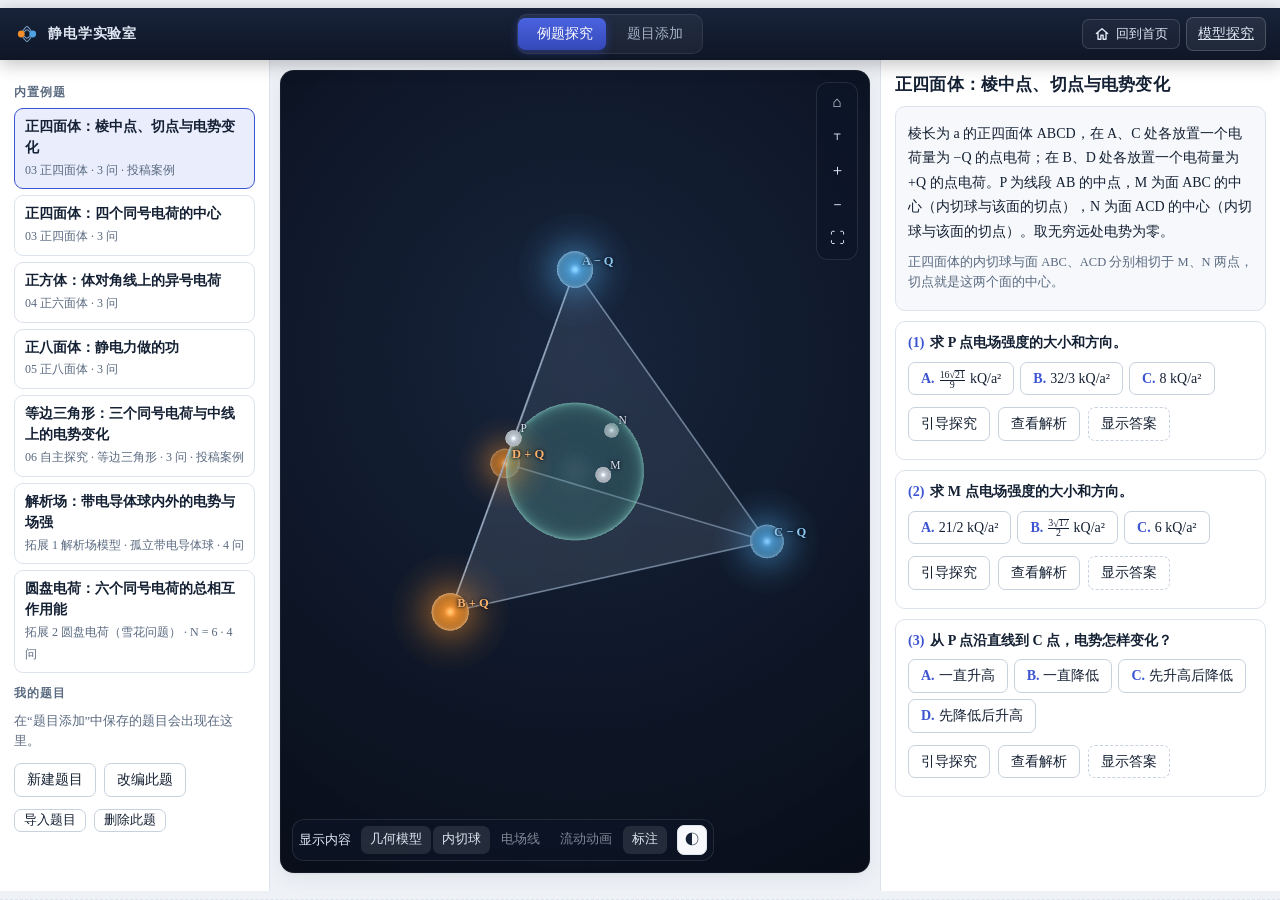
==== examples.html @ c8501010 "Fix graph and exploration layout interactions" ====
<!doctype html>
<html lang="zh-CN">
<head>
  <meta charset="utf-8">
  <meta name="viewport" content="width=device-width, initial-scale=1">
  <title>例题探究 · 静电学实验室</title>
  <link rel="stylesheet" href="css/base.css">
  <link rel="stylesheet" href="css/shell.css">
  <link rel="stylesheet" href="css/viewport.css">
  <link rel="stylesheet" href="css/panels.css">
  <link rel="stylesheet" href="css/teach.css">
  <link rel="stylesheet" href="css/theory.css">
  <link rel="stylesheet" href="css/examples.css">
  <link rel="stylesheet" href="css/motion.css">
  <link rel="stylesheet" href="css/rhythm.css">
  <link rel="stylesheet" href="css/fit.css">
</head>
<body class="lab ex" data-exmode="student">
  <header class="appbar">
    <a class="brand" href="index.html" title="返回首页">
      <svg viewBox="0 0 32 32" aria-hidden="true"><circle cx="9" cy="16" r="4.2" class="b-pos"/><circle cx="23" cy="16" r="4.2" class="b-neg"/><path d="M12.5 13.5C16 10 16 10 19.5 13.5M12.5 18.5C16 22 16 22 19.5 18.5M11 12C16 5 16 5 21 12M11 20C16 27 16 27 21 20" class="b-fl"/></svg>
      <span>静电学实验室</span>
    </a>
    <nav class="modes" role="tablist" aria-label="模式">
      <button type="button" role="tab" data-mode="student">例题探究</button>
      <button type="button" role="tab" data-mode="teacher">题目添加</button>
      <i class="mode-ink" aria-hidden="true"></i>
    </nav>
    <div class="filemenu">
      <a class="home-btn" href="index.html" title="回到首页" aria-label="回到首页"><svg viewBox="0 0 20 20" aria-hidden="true"><path d="M3 9.5 10 3.5l7 6M5 8v8.5h3.6v-5h2.8v5H15V8"/></svg><span>回到首页</span></a>
      <a class="present-btn" href="lab.html?m=1">模型探究</a>
    </div>
  </header>
  <div class="ex-work">
    <aside class="ex-left">
      <div class="ex-only-s">
        <div id="exList" class="ex-list"></div>
        <div class="btns"><button type="button" class="btn" id="btnNew">新建题目</button><button type="button" class="btn" id="btnEdit">改编此题</button></div>
        <div class="btns"><button type="button" class="btn mini" id="btnImport">导入题目</button><button type="button" class="btn mini" id="btnDel">删除此题</button></div>
        <input type="file" id="importFile" accept=".json,application/json" hidden>
      </div>
      <div class="ex-only-t"><ol id="tSteps" class="stepper"></ol><div id="tAssist" class="t-assist"></div></div>
    </aside>
    <main class="view">
      <div id="stage" class="stage">
        <canvas id="gl" aria-label="三维模型。拖动可旋转视角，滚动滚轮可缩放；右键电荷、探针或几何背景可调整外观和动画。" title="右键电荷、探针或几何背景以打开设置菜单"></canvas>
        <div class="grain" aria-hidden="true"></div>
        <div id="labels" class="labels" aria-hidden="true"></div>
        <div class="tools" role="toolbar" aria-label="视图工具">
          <button type="button" id="btnHome" title="恢复标准视角" aria-label="恢复标准视角">⌂</button>
          <button type="button" id="btnTop" title="切换到俯视" aria-label="切换到俯视">⊤</button>
          <button type="button" id="btnZin" title="放大画板" aria-label="放大画板">＋</button>
          <button type="button" id="btnZout" title="缩小画板" aria-label="缩小画板">－</button>
          <button type="button" id="btnFull" title="切换全屏" aria-label="切换全屏">⛶</button>
        </div>
        <div class="stagebar"><div class="sb-mid"><span>显示内容</span></div><div class="sb-layers" id="sbLayers"></div><button type="button" id="btnTheme" class="theme-toggle" title="切换画板主题" aria-label="切换画板主题">◐</button></div>
      </div>
      <div class="caption" id="caption" aria-live="polite" hidden></div>
    </main>
    <aside class="ex-right">
      <div class="ex-only-s" id="exMain"></div>
      <div class="ex-only-t" id="tForm"></div>
    </aside>
  </div>
  <div id="elementStyle" class="element-style glass" hidden></div>
  <script src="js/core/vec.js"></script>
  <script src="js/core/util.js"></script>
  <script src="js/core/tex.js"></script>
  <script src="js/core/motion.js"></script>
  <script src="js/core/vec3d.js"></script>
  <script src="js/physics/field.js"></script>
  <script src="js/physics/fieldlines.js"></script>
  <script src="js/physics/isosurf.js"></script>
  <script src="js/physics/geometry.js"></script>
  <script src="js/render/gl.js"></script>
  <script src="js/render/camera.js"></script>
  <script src="js/render/flow.js"></script>
  <script src="js/render/renderer.js"></script>
  <script src="js/render/draw.js"></script>
  <script src="js/models/common.js"></script>
  <script src="js/models/m03.js"></script>
  <script src="js/models/m08.js"></script>
  <script src="js/app/controls.js"></script>
  <script src="js/ex/templates.js"></script>
  <script src="js/ex/models.js"></script>
  <script src="js/ex/solve.js"></script>
  <script src="js/ex/answers.js"></script>
  <script src="js/ex/builtin.js"></script>
  <script src="js/ex/view.js"></script>
  <script src="js/ex/student.js"></script>
  <script src="js/ex/teacher.js"></script>
  <script src="js/ex/app.js"></script>
  <script src="js/audit.js"></script>
</body>
</html>
---- css/base.css ----
/* 设计令牌与基础组件
   界面强调色用靛蓝（与数据色橙/蓝/灰分离，避免把界面色误读成物理量）；数据色见 js/models/common.js（Okabe–Ito） */
:root {
  --bg: #eef1f6; --surface: #ffffff; --surface-2: #f6f8fb; --ink: #142033; --ink-2: #3a4a60; --muted: #5a6a80;
  --line: #dde3ec; --line-2: #c8d1de;
  --accent: #3d55d1; --accent-2: #2c41ad; --accent-soft: #e9edfc;
  --chrome: #0e1626; --chrome-2: #18233a; --chrome-ink: #dfe7f3; --chrome-muted: #a3b1c8;
  --pos: #d55e00; --neg: #0072b2; --zero: #4a5566; --probe: #cc79a7; --ok: #009e73; --bad: #b4233c;
  --r: 10px; --r-s: 7px;
  --shadow: 0 1px 2px rgba(16,28,48,.06), 0 6px 20px rgba(16,28,48,.06);
  --shadow-lg: 0 12px 40px rgba(10,20,40,.22);
  --ease: cubic-bezier(.22,.8,.26,1);
  font-family: "Times New Roman", "Microsoft YaHei", "微软雅黑", "PingFang SC", sans-serif;
  color: var(--ink); background: var(--bg);
}
* { box-sizing: border-box; }
html, body { margin: 0; }
body { font-size: 14px; line-height: 1.55; -webkit-font-smoothing: antialiased; }
/* 全平台统一的数学字体：Cambria Math 是 Windows 自带的 OpenType 数学字体，根号、分数线按字体的数学参数完整绘制 */
:root { --math-font: "Cambria Math", "STIX Two Math", "Latin Modern Math", "Times New Roman", serif; }
math { font-family: var(--math-font); font-size: 1.08em; }
/* 文字中的根号（U.rich 生成的 MathML <msqrt>）：与正文同字号；根号与横线由数学字体绘制，显示公式不裁切 */
math.rm { font-size: 1em; }
math { overflow: visible; }
/* SVG 示意图中的根号（U.svgRad）：√ 与被开方数都用 Times New Roman，√ 顶端横笔与上划线等高，连成一条 */
.svg-rs, .svg-rb { font-family: "Times New Roman", serif; }
h1, h2, h3, h4 { margin: 0 0 .4em; font-weight: 600; letter-spacing: .01em; }
h2 { font-size: 15px; } h3 { font-size: 13.5px; } h4 { font-size: 12.5px; color: var(--ink-2); }
p { margin: .3em 0; }
a { color: var(--accent); }
button, select, input, textarea { font: inherit; color: inherit; }
button { cursor: pointer; }
:focus-visible { outline: 2px solid var(--accent); outline-offset: 2px; }
.sr { position: absolute; width: 1px; height: 1px; overflow: hidden; clip: rect(0 0 0 0); }
.skip { position: absolute; left: -999px; top: 0; background: #fff; padding: 6px 10px; z-index: 99; }
.skip:focus { left: 8px; }
.muted { color: var(--muted); }
.note { color: var(--muted); font-size: 12.5px; }
kbd { font: 11px/1 "Times New Roman", sans-serif; color: var(--muted); border: 1px solid var(--line); border-radius: 4px; padding: 2px 4px; margin-left: 6px; }

.btn { border: 1px solid var(--line-2); background: var(--surface); border-radius: var(--r-s); padding: 5px 11px; transition: background .15s, border-color .15s, color .15s, transform .08s, box-shadow .15s; }
.btn:hover { border-color: var(--accent); color: var(--accent-2); }
.btn:active { transform: translateY(1px); }
.btn.primary { background: var(--accent); border-color: var(--accent); color: #fff; box-shadow: 0 2px 8px rgba(61,85,209,.25); }
.btn.primary:hover { background: var(--accent-2); color: #fff; }
.btn.on { background: var(--accent-soft); border-color: var(--accent); color: var(--accent-2); }
.btn.mini { padding: 1px 8px; font-size: 12.5px; }
.btn.big { padding: 9px 18px; font-size: 15px; width: 100%; }
.btn:disabled { opacity: .45; cursor: default; }
.btns { display: flex; flex-wrap: wrap; gap: 6px; margin: 6px 0; }
.link { border: 0; background: none; color: var(--accent); padding: 0; }

#toast { position: fixed; left: 50%; bottom: 24px; transform: translateX(-50%) translateY(16px); background: var(--chrome); color: var(--chrome-ink);
  padding: 9px 16px; border-radius: 8px; opacity: 0; transition: .3s var(--ease); pointer-events: none; z-index: 100; max-width: 90vw; box-shadow: var(--shadow-lg); }
#toast.show { opacity: 1; transform: translateX(-50%); }

/* 首页 */
.home-hero { position: relative; height: 380px; background: radial-gradient(120% 100% at 30% 40%, #16233a 0%, #0b1220 60%, #070c16 100%); color: var(--chrome-ink); overflow: hidden; }
.home-hero canvas { position: absolute; inset: 0; width: 100%; height: 100%; }
.home-hero .hero-in { position: relative; max-width: 1120px; margin: 0 auto; padding: 70px 24px 0; }
.home-hero h1 { font-size: 34px; letter-spacing: .04em; margin-bottom: 10px; }
.home-hero p { max-width: 560px; color: #b7c4d8; font-size: 15px; }
.home-hero .btn.primary, .home-hero .btn.hero-2 { margin-top: 16px; padding: 9px 20px; font-size: 15px; display: inline-block; text-decoration: none; }
.home-hero .btn.hero-2 { margin-left: 8px; background: rgba(255,255,255,.08); color: #dfe7f3; border-color: rgba(255,255,255,.25); }
.home { max-width: 1120px; margin: -46px auto 0; padding: 0 24px 40px; position: relative; }
.cat { margin: 26px 0 8px; font-size: 13px; color: var(--muted); letter-spacing: .12em; }
.cards { display: grid; grid-template-columns: repeat(auto-fill, minmax(250px, 1fr)); gap: 14px; }
.card-link { position: relative; display: block; background: var(--surface); border: 1px solid var(--line); border-radius: var(--r); padding: 16px 16px 18px; text-decoration: none; color: inherit;
  box-shadow: var(--shadow); transition: transform .25s var(--ease), box-shadow .25s var(--ease), border-color .2s; overflow: hidden; animation: rise .5s var(--ease) both; }
.card-link::after { content: ""; position: absolute; left: 0; top: 0; height: 3px; width: 100%; background: linear-gradient(90deg, var(--pos), #e69f00, var(--neg)); transform: scaleX(0); transform-origin: left; transition: transform .35s var(--ease); }
.card-link:hover { transform: translateY(-3px); box-shadow: 0 14px 30px rgba(16,28,48,.12); border-color: var(--line-2); }
.card-link:hover::after { transform: scaleX(1); }
.card-link .num { font: 700 13px "Times New Roman", serif; color: var(--accent); letter-spacing: .08em; }
.card-link h2 { font-size: 17px; margin: 4px 0 6px; }
.card-link p { color: var(--muted); margin: 0; font-size: 13px; }
.card-link .go { position: absolute; right: 14px; top: 14px; color: var(--muted); transition: color .2s, transform .2s var(--ease); }
.card-link:hover .go { color: var(--accent); transform: translateX(3px); }
.home .conv { background: var(--surface); border: 1px solid var(--line); border-radius: var(--r); padding: 14px 18px; margin-top: 26px; box-shadow: var(--shadow); }
.home .conv li { margin: 3px 0; }
.home footer { color: var(--muted); font-size: 12.5px; margin-top: 18px; }
@keyframes rise { from { opacity: 0; transform: translateY(10px); } }
@media (prefers-reduced-motion: reduce) { *, *::before, *::after { animation-duration: .01ms !important; transition-duration: .01ms !important; } }
---- css/shell.css ----
/* 实验页外壳：顶栏、工作区网格、四种工作区的显隐规则 */
body.lab { height: 100vh; display: flex; flex-direction: column; overflow: hidden; background: var(--bg); }
.appbar { flex: 0 0 52px; display: flex; align-items: center; gap: 16px; padding: 0 14px; background: linear-gradient(180deg, var(--chrome-2), var(--chrome)); color: var(--chrome-ink); box-shadow: 0 1px 0 rgba(255,255,255,.04), 0 4px 18px rgba(0,0,0,.25); z-index: 30; }
.brand { display: flex; align-items: center; gap: 8px; color: var(--chrome-ink); text-decoration: none; font-weight: 700; letter-spacing: .06em; white-space: nowrap; }
.brand svg { width: 26px; height: 26px; }
.b-pos { fill: #F28E2B; } .b-neg { fill: #4FA3E0; } .b-fl { fill: none; stroke: #8FB8DE; stroke-width: 1.3; opacity: .85; }
.exp select { background: rgba(255,255,255,.07); color: var(--chrome-ink); border: 1px solid rgba(255,255,255,.14); border-radius: 7px; padding: 5px 8px; max-width: 220px; }
/* 下拉列表展开后是白底：分组标题与选项都用深色文字（继承顶栏的浅色会看不清） */
.exp select optgroup { color: var(--ink-2); background: #fff; font-weight: 700; font-style: normal; }
.exp select option { color: var(--ink); background: #fff; font-weight: 400; }
.modes { position: relative; display: flex; gap: 2px; margin: 0 auto; background: rgba(255,255,255,.05); border: 1px solid rgba(255,255,255,.08); border-radius: 10px; padding: 3px; }
.modes button { position: relative; z-index: 1; border: 0; background: none; color: var(--chrome-muted); padding: 5px 16px; border-radius: 7px; transition: color .2s; display: flex; align-items: center; gap: 6px; }
.modes button b { font: 600 11px "Times New Roman", serif; width: 17px; height: 17px; border-radius: 50%; display: inline-grid; place-items: center; border: 1px solid currentColor; }
.modes button:hover { color: var(--chrome-ink); }
.modes button[aria-selected="true"] { color: #fff; }
.mode-ink { position: absolute; top: 3px; bottom: 3px; left: 0; width: 0; border-radius: 7px; background: linear-gradient(180deg, #4a63e0, #3448b8); box-shadow: 0 2px 10px rgba(61,85,209,.45); transition: transform .35s var(--ease), width .35s var(--ease); }
.filemenu { display: flex; align-items: center; gap: 6px; }
.menu { position: relative; }
.menu summary { list-style: none; cursor: pointer; padding: 5px 11px; border: 1px solid rgba(255,255,255,.14); border-radius: 7px; color: var(--chrome-ink); }
.menu summary::-webkit-details-marker { display: none; }
.menu-pop { position: absolute; right: 0; top: calc(100% + 6px); min-width: 210px; background: var(--surface); color: var(--ink); border: 1px solid var(--line); border-radius: var(--r); box-shadow: var(--shadow-lg); padding: 6px; display: flex; flex-direction: column; animation: pop .18s var(--ease); }
.menu-pop button { text-align: left; border: 0; background: none; padding: 7px 10px; border-radius: 6px; }
.menu-pop button:hover { background: var(--accent-soft); color: var(--accent-2); }
.menu-pop hr { border: 0; border-top: 1px solid var(--line); margin: 4px 0; }
.ico { width: 30px; height: 30px; border-radius: 7px; border: 1px solid rgba(255,255,255,.14); background: none; color: inherit; display: inline-grid; place-items: center; }
@keyframes pop { from { opacity: 0; transform: translateY(-4px) scale(.98); } }
/* 回到首页按键（实验室与例题页共用）；撤销 / 恢复按键 */
.home-btn { display: inline-flex; align-items: center; gap: 6px; height: 30px; padding: 0 11px; border: 1px solid rgba(255,255,255,.14); border-radius: 7px; background: rgba(255,255,255,.04); color: var(--chrome-ink); text-decoration: none; font-size: 13px; white-space: nowrap; cursor: pointer; transition: background .15s, border-color .15s; }
.home-btn svg { width: 16px; height: 16px; fill: none; stroke: currentColor; stroke-width: 1.7; stroke-linecap: round; stroke-linejoin: round; flex: none; }
.home-btn:hover { background: rgba(255,255,255,.1); border-color: rgba(255,255,255,.28); }
.home-btn:focus-visible, .hist button:focus-visible { outline: 2px solid #8fa4ff; outline-offset: 2px; }
.hist { display: inline-flex; border: 1px solid rgba(255,255,255,.14); border-radius: 7px; overflow: hidden; }
.hist button { display: inline-flex; align-items: center; justify-content: center; width: 32px; height: 28px; padding: 0; border: 0; background: none; color: var(--chrome-ink); font-size: 13px; white-space: nowrap; }
.hist button + button { border-left: 1px solid rgba(255,255,255,.14); }
.hist button svg { width: 15px; height: 15px; fill: none; stroke: currentColor; stroke-width: 1.8; stroke-linecap: round; stroke-linejoin: round; }
.hist button:hover:not(:disabled) { background: rgba(255,255,255,.1); }
.hist button:disabled { color: var(--chrome-muted); opacity: .45; cursor: default; }
body.present .hist { display: none; }

/* 栏宽：--drawer-u / --insp-u 是用户拖动分隔条后保存的宽度（按工作区分别保存，js/app/state.js 的 A.applySplit 写入） */
.work { position: relative; flex: 1; min-height: 0; display: grid; --drawer: var(--drawer-u, 300px); --insp: var(--insp-u, 320px); grid-template-columns: 56px var(--drawer, 300px) minmax(0, 1fr) var(--insp, 320px); transition: grid-template-columns .35s var(--ease); }
body.drawer-off .work { --drawer: 0px; }
body[data-mode="analyze"] .work { --insp: var(--insp-u, 420px); }
body[data-mode="theory"] .work, body[data-mode="record"] .work { --drawer: 0px; grid-template-columns: 0 0 minmax(0, 1fr) var(--insp, 0px); }
body[data-mode="theory"] .work { --insp: 0px; }
body[data-mode="record"] .work { --insp: var(--insp-u, 560px); }
/* 分隔条：抽屉 | 画板、画板 | 检查器、理论页正文 | 目录栏。拖动、方向键调节宽度，双击恢复默认宽度 */
.splitter { position: absolute; top: 0; bottom: 0; width: 10px; z-index: 6; cursor: col-resize; touch-action: none; display: none; outline: none; transition: left .35s var(--ease), right .35s var(--ease); }
.splitter::before { content: ""; position: absolute; left: 4px; top: 0; bottom: 0; width: 2px; border-radius: 1px; background: transparent; transition: background .15s, box-shadow .15s; }
.splitter::after { content: ""; position: absolute; left: 2px; top: 50%; width: 6px; height: 28px; margin-top: -14px; border-radius: 3px; background: var(--line); opacity: 0; transition: opacity .15s; }
.splitter:hover::before, .splitter.dragging::before { background: var(--accent); }
.splitter:hover::after, .splitter.dragging::after, .splitter:focus-visible::after { opacity: 1; background: var(--accent); }
.splitter:focus-visible::before { background: var(--accent); box-shadow: 0 0 0 2px var(--accent-soft); }
.work > .splitter[data-split="drawer"] { left: calc(56px + var(--drawer, 300px) - 5px); }
.work > .splitter[data-split="insp"] { right: calc(var(--insp, 320px) - 5px); }
body[data-mode="explore"] .work > .splitter, body[data-mode="analyze"] .work > .splitter, body[data-mode="record"] .work > .splitter[data-split="insp"] { display: block; }
body.drawer-off .work > .splitter[data-split="drawer"], body.present .splitter { display: none !important; }
.tp-side > .splitter[data-split="side"] { display: block; left: -17px; transition: none; }
body.resizing, body.resizing * { cursor: col-resize !important; user-select: none; }
body.resizing .work, body.resizing .splitter { transition: none; }
.rail, .drawer, .inspector { min-height: 0; overflow: hidden; }
body[data-mode="theory"] .rail, body[data-mode="record"] .rail, body[data-mode="theory"] .drawer, body[data-mode="record"] .drawer, body[data-mode="theory"] .inspector { visibility: hidden; }
body[data-mode="theory"] .stage { display: none; }
body:not([data-mode="theory"]) .theory-page { display: none; }
.view { min-width: 0; min-height: 0; position: relative; padding: 10px; display: flex; flex-direction: column; }
body.lab:not([data-mode="theory"]) .view, body.ex .view { display: grid; grid-template-rows: minmax(0, 1fr) auto; gap: 8px; overflow: hidden; }
body.lab:not([data-mode="theory"]) .view > .stage, body.ex .view > .stage { grid-row: 1; min-height: 0; width: 100%; }
body.lab:not([data-mode="theory"]) .view > .caption, body.ex .view > .caption { grid-row: 2; position: relative; inset: auto; transform: none; align-self: stretch; }
body[data-mode="theory"] .view { display: block; overflow: auto; }
.insp { display: none; animation: fadeIn .3s var(--ease); }
body[data-mode="explore"] .insp[data-for="explore"], body[data-mode="analyze"] .insp[data-for="analyze"], body[data-mode="record"] .insp[data-for="record"] { display: block; }
body[data-mode="analyze"] .hud { display: none; }
@keyframes fadeIn { from { opacity: 0; transform: translateY(6px); } }

/* 理论整页 */
.theory-page { flex: 1; overflow: auto; display: grid; grid-template-columns: minmax(0, 1fr) var(--tp-side, 300px); gap: 24px; max-width: 1180px; margin: 0 auto; padding: 22px 20px 40px; animation: fadeIn .35s var(--ease); }
.tp-main { background: var(--surface); border: 1px solid var(--line); border-radius: 14px; padding: 26px 32px; box-shadow: var(--shadow); }
.eyebrow { color: var(--accent); font: 700 12.5px "Times New Roman", sans-serif; letter-spacing: .14em; margin: 0; }
.tp-main h1 { font-size: 26px; margin: 4px 0 14px; }
.tp-side { position: sticky; top: 0; align-self: start; background: var(--surface); border: 1px solid var(--line); border-radius: 14px; padding: 18px; box-shadow: var(--shadow); }
.tp-stages { padding-left: 0; list-style: none; counter-reset: s; margin: 0 0 14px; }
.tp-stages li { counter-increment: s; position: relative; padding: 6px 0 6px 32px; border-left: 2px solid var(--line); margin-left: 11px; }
.tp-stages li::before { content: counter(s); position: absolute; left: -12px; top: 5px; width: 22px; height: 22px; border-radius: 50%; background: var(--accent-soft); color: var(--accent-2); display: grid; place-items: center; font: 700 12px "Times New Roman", serif; }
.tp-stages li b { display: block; font-size: 13.5px; } .tp-stages li span { color: var(--muted); font-size: 12.5px; }
.units { margin-top: 14px; font-size: 13px; }
.theory .lead { font-size: 15.5px; color: var(--ink-2); }
.theory section { margin: 18px 0; }
.theory h3 { color: var(--ink); font-size: 14.5px; padding-left: 10px; border-left: 3px solid var(--accent); }
.theory .ai { background: #fbf0f3; border: 1px solid #f0d3dc; border-radius: var(--r-s); padding: 8px 14px; }
.theory li { margin: 4px 0; }
.formula { overflow: visible; margin: 8px 0; padding: 6px 12px; background: var(--surface-2); border-radius: var(--r-s); border: 1px solid var(--line); }
details summary { cursor: pointer; color: var(--ink-2); font-weight: 600; font-size: 13px; }

.modal { position: fixed; inset: 0; background: rgba(8,14,26,.5); backdrop-filter: blur(3px); display: flex; align-items: center; justify-content: center; z-index: 50; padding: 16px; animation: fadeIn .2s; }
.modal[hidden] { display: none; }
.sheet { background: var(--surface); border-radius: 14px; width: min(660px, 100%); max-height: 90vh; display: flex; flex-direction: column; box-shadow: var(--shadow-lg); }
.sheet header { padding: 12px 18px; border-bottom: 1px solid var(--line); display: flex; align-items: center; justify-content: space-between; }
.sheet .ico { border-color: var(--line); }
.sheet .theory { padding: 6px 22px 18px; overflow: auto; }

@media (max-width: 1100px) {
  .work { --drawer: 270px; grid-template-columns: 56px var(--drawer, 270px) minmax(0, 1fr); grid-template-rows: minmax(0, 1fr) auto; }
  .splitter { display: none !important; }
  .inspector { grid-column: 1 / -1; max-height: 40vh; overflow: auto; border-top: 1px solid var(--line); }
  body[data-mode="record"] .work { grid-template-columns: 0 0 1fr; }
  .theory-page { grid-template-columns: 1fr; }
  .modes button { padding: 5px 10px; }
}
@media (max-width: 720px) {
  body.lab { height: auto; overflow: auto; }
  .appbar { flex-wrap: wrap; height: auto; padding: 8px; gap: 8px; }
  .modes { order: 3; width: 100%; justify-content: space-between; }
  .work { display: flex; flex-direction: column; }
  body.lab:not([data-mode="theory"]) .view { flex: none; min-height: 70vh; }
  .rail { flex-direction: row !important; overflow-x: auto; }
  .drawer { max-height: none; }
  .stage { min-height: 58vh; }
  .inspector { max-height: none; }
}
---- css/viewport.css ----
/* 画板：主题背景、细颗粒噪点、浮动读数、视图工具、图例与阶段条 */
.stage { position: relative; flex: 1; min-height: 360px; border-radius: 14px; overflow: hidden; background: var(--stage-bg, #0b1220); box-shadow: inset 0 0 0 1px rgba(255,255,255,.05), var(--shadow); transition: background .5s; }
.stage[data-theme="light"] { box-shadow: inset 0 0 0 1px var(--line), var(--shadow); }
.stage:fullscreen { border-radius: 0; }
#gl { position: absolute; inset: 0; width: 100%; height: 100%; display: block; touch-action: none; cursor: grab; }
#gl.dragging { cursor: grabbing; }
/* 细颗粒噪点：增加画面质感，不影响读图 */
.grain { position: absolute; inset: 0; pointer-events: none; opacity: .07; mix-blend-mode: overlay;
  background-image: url("data:image/svg+xml;utf8,<svg xmlns='http://www.w3.org/2000/svg' width='160' height='160'><filter id='n'><feTurbulence type='fractalNoise' baseFrequency='.9' numOctaves='2' stitchTiles='stitch'/><feColorMatrix values='0 0 0 0 1  0 0 0 0 1  0 0 0 0 1  0 0 0 .9 0'/></filter><rect width='100%' height='100%' filter='url(%23n)'/></svg>"); }
.stage[data-theme="light"] .grain { opacity: .035; mix-blend-mode: multiply; }

.labels { position: absolute; inset: 0; pointer-events: none; overflow: hidden; }
.lbl { position: absolute; left: 0; top: 0; white-space: nowrap; will-change: transform; }
.labels[data-theme="dark"] .lbl { color: #dbe4f0; text-shadow: 0 0 4px #0b1220, 0 0 2px #0b1220; }
.labels[data-theme="light"] .lbl { color: #22303f; text-shadow: 0 0 3px #fff, 0 0 3px #fff; }
.labels[data-theme="dark"] .lbl.pos { color: #FFB46B; } .labels[data-theme="dark"] .lbl.neg { color: #8CC8F2; } .labels[data-theme="dark"] .lbl.zero { color: #AEB9C8; }
.labels[data-theme="light"] .lbl.pos { color: #B04A00; } .labels[data-theme="light"] .lbl.neg { color: #005A8C; } .labels[data-theme="light"] .lbl.zero { color: #4A5566; }
.lbl.pos, .lbl.neg, .lbl.probe { font-weight: 700; }
.labels[data-theme="dark"] .lbl.probe { color: #F7EF7A; } .labels[data-theme="light"] .lbl.probe { color: #9B4A7C; }
.lbl.axis { font-style: italic; opacity: .75; }
.lbl.lv { padding: 0 5px; border-radius: 8px; transform-origin: left; }
.labels[data-theme="dark"] .lbl.lv { background: rgba(11,18,32,.72); border: 1px solid rgba(255,255,255,.12); text-shadow: none; }
.labels[data-theme="light"] .lbl.lv { background: rgba(255,255,255,.85); border: 1px solid var(--line); text-shadow: none; }
.lbl.part { } .labels[data-theme="dark"] .lbl.part { color: #C9B8F5; } .labels[data-theme="light"] .lbl.part { color: #5A3C96; }
.lbl.sum { font-weight: 700; }
.lbl.warn { color: #fff !important; background: #b4233c; padding: 1px 8px; border-radius: 6px; text-shadow: none !important; }

.glass { background: rgba(14,22,38,.62); color: #dfe7f3; border: 1px solid rgba(255,255,255,.1); backdrop-filter: blur(10px) saturate(1.2); -webkit-backdrop-filter: blur(10px); }
.stage[data-theme="light"] .glass { background: rgba(255,255,255,.78); color: var(--ink); border-color: var(--line); }
.hud, .tools, .legend, .stagebar { position: absolute; }
.hud { left: 12px; top: 12px; width: 236px; border-radius: 12px; padding: 8px 10px; font-size: 12.5px; transition: opacity .3s, transform .3s var(--ease); }
.hud-h { display: flex; justify-content: space-between; align-items: center; font-size: 11.5px; letter-spacing: .08em; opacity: .75; margin-bottom: 4px; }
.hud .link { color: inherit; opacity: .85; font-size: 12px; }
.hud-b .r { display: flex; justify-content: space-between; gap: 8px; padding: 1px 0; }
.hud-b .r span:last-child { font-variant-numeric: tabular-nums; font-weight: 600; }
.hud-b .r .undef { color: #ff9aa9; }
.flash { animation: flash .6s var(--ease); }
@keyframes flash { 0% { background: rgba(240,228,66,.28); } 100% { background: transparent; } }

.tools { right: 12px; top: 12px; display: flex; flex-direction: column; gap: 2px; padding: 4px; border-radius: 12px; }
.tools button { width: 32px; height: 32px; border: 0; background: none; color: inherit; border-radius: 8px; font-size: 15px; transition: background .15s; }
.tools button:hover { background: rgba(255,255,255,.12); }
.stage[data-theme="light"] .tools button:hover { background: var(--accent-soft); }
.legend { left: 12px; bottom: 62px; display: flex; flex-wrap: wrap; gap: 4px 12px; font-size: 12px; padding: 4px 10px; border-radius: 9px; max-width: calc(100% - 24px); }
.legend i { display: inline-block; width: 10px; height: 10px; border-radius: 50%; margin-right: 5px; vertical-align: -1px; }
.legend i.line { height: 3px; width: 16px; border-radius: 2px; vertical-align: 3px; }

.stagebar { left: 12px; right: 12px; bottom: 12px; height: 42px; display: flex; align-items: center; gap: 10px; padding: 0 6px; border-radius: 12px; }
.sb-nav { width: 30px; height: 30px; border: 0; border-radius: 8px; background: rgba(255,255,255,.08); color: inherit; font-size: 18px; line-height: 1; }
.stage[data-theme="light"] .sb-nav { background: var(--surface-2); }
.sb-nav:disabled { opacity: .3; }
.sb-mid { flex: 1; min-width: 0; font-size: 12.5px; }
.sb-mid span { display: block; white-space: nowrap; overflow: hidden; text-overflow: ellipsis; }
.sb-track { height: 3px; border-radius: 2px; background: rgba(255,255,255,.12); margin-top: 4px; overflow: hidden; }
.stage[data-theme="light"] .sb-track { background: var(--line); }
.sb-track i { display: block; height: 100%; width: 0; background: linear-gradient(90deg, #F28E2B, #F0E442, #4FA3E0); transition: width .5s var(--ease); }
.sb-layers { display: flex; gap: 2px; }
.sb-layers button { border: 0; background: none; color: inherit; opacity: .55; padding: 4px 9px; border-radius: 7px; font-size: 12.5px; transition: opacity .2s, background .2s; white-space: nowrap; }
.sb-layers button.on { opacity: 1; background: rgba(255,255,255,.1); }
.stage[data-theme="light"] .sb-layers button.on { background: var(--accent-soft); color: var(--accent-2); }
.sb-layers button:hover { opacity: 1; }
.sb-layers button i { font-style: normal; font: 700 10.5px "Times New Roman", serif; margin-right: 3px; opacity: .7; }
.theme-toggle { flex: none; width: 30px; height: 30px; border: 1px solid var(--line); border-radius: 7px; background: var(--surface-2); color: var(--ink); cursor: pointer; }
.stage:fullscreen { border-radius: 0; min-height: 100vh; }
.busy { left: 50%; top: 14px; transform: translateX(-50%); position: absolute; background: rgba(14,22,38,.85); color: #fff; padding: 5px 14px 5px 30px; border-radius: 14px; font-size: 12.5px; }
.busy::before { content: ""; position: absolute; left: 11px; top: 50%; width: 11px; height: 11px; margin-top: -6px; border: 2px solid rgba(255,255,255,.3); border-top-color: #F0E442; border-radius: 50%; animation: spin .8s linear infinite; }
@keyframes spin { to { transform: rotate(360deg); } }
.err { padding: 30px; color: #ff9aa9; }
@media (max-width: 900px) { .hud { width: 190px; } .sb-layers button { padding: 4px 6px; } .legend { display: none; } }
@media (max-width: 560px) { .sb-layers { display: none; } }
---- css/panels.css ----
/* 工具栏、抽屉面板、检查器与表单控件 */
.rail { display: flex; flex-direction: column; align-items: center; gap: 4px; padding: 10px 0; background: var(--surface); border-right: 1px solid var(--line); }
.rail button { position: relative; width: 44px; border: 0; background: none; border-radius: 10px; padding: 7px 0 5px; color: var(--muted); display: flex; flex-direction: column; align-items: center; gap: 2px; font-size: 11px; transition: background .15s, color .15s; }
.rail button svg { width: 20px; height: 20px; fill: none; stroke: currentColor; stroke-width: 1.6; stroke-linecap: round; stroke-linejoin: round; }
.rail button:hover { background: var(--surface-2); color: var(--ink); }
.rail button.on { color: var(--accent-2); background: var(--accent-soft); }
.rail button.on::before { content: ""; position: absolute; left: -6px; top: 10px; bottom: 10px; width: 3px; border-radius: 2px; background: var(--accent); }
.rail button .dot { position: absolute; right: 7px; top: 6px; width: 6px; height: 6px; border-radius: 50%; background: var(--pos); }

.drawer { background: var(--surface); border-right: 1px solid var(--line); display: flex; flex-direction: column; }
.drawer-h { display: flex; align-items: center; justify-content: space-between; padding: 12px 14px 8px; border-bottom: 1px solid var(--line); }
.drawer-h h2 { margin: 0; font-size: 14.5px; }
.drawer-h .ico { border-color: var(--line); color: var(--muted); }
.panel { flex: 1; overflow: auto; padding: 4px 14px 20px; min-width: 260px; }
.panel > * { animation: fadeIn .28s var(--ease) both; }
.grp { border-bottom: 1px solid var(--line); padding: 10px 0 10px; }
.grp:last-child { border-bottom: 0; }
.grp h4 { font-size: 11.5px; letter-spacing: .1em; color: var(--muted); margin-bottom: 6px; text-transform: uppercase; }
.ctl { margin: 7px 0; } .ctl label { display: flex; justify-content: space-between; font-size: 12.5px; color: var(--ink-2); margin-bottom: 1px; }
.ctl .row { display: flex; gap: 8px; align-items: center; }
.ctl input[type=range] { flex: 1; min-width: 0; height: 18px; accent-color: var(--accent); }
.ctl .num { width: 5.2em; border: 1px solid var(--line); border-radius: 6px; padding: 2px 5px; font-variant-numeric: tabular-nums; background: var(--surface-2); }
.ctl .num:focus { background: #fff; }
.ctl select { width: 100%; border: 1px solid var(--line); border-radius: 6px; padding: 4px; background: var(--surface-2); }
.chk { display: flex; gap: 8px; align-items: center; margin: 4px 0; font-size: 13px; }
.chk input { accent-color: var(--accent); width: 15px; height: 15px; }
.seg { display: inline-flex; border: 1px solid var(--line); border-radius: 8px; overflow: hidden; margin: 4px 0; background: var(--surface-2); padding: 2px; gap: 2px; }
.seg button { border: 0; background: none; padding: 4px 12px; font-size: 13px; border-radius: 6px; transition: background .15s, color .15s; }
.seg button.on { background: var(--surface); color: var(--accent-2); box-shadow: 0 1px 3px rgba(16,28,48,.12); font-weight: 600; }
.ctl-play { display: flex; align-items: flex-end; gap: 4px; } .ctl-play .ctl { flex: 1; }
table.src { width: 100%; border-collapse: collapse; font-size: 12.5px; margin: 4px 0; }
table.src th { font-weight: 600; color: var(--muted); font-size: 11.5px; }
table.src th, table.src td { padding: 3px 2px; text-align: left; border-bottom: 1px solid var(--line); }
.cell { border: 1px solid var(--line); border-radius: 5px; padding: 1px 4px; font-size: 12.5px; background: var(--surface-2); }
.place .row, .row.wrap { display: flex; flex-wrap: wrap; gap: 4px; align-items: center; }
label.mini { font-size: 12px; color: var(--muted); display: inline-flex; gap: 3px; align-items: center; }
.bg { border: 1px solid var(--line); border-radius: 8px; padding: 7px; margin: 7px 0; background: var(--surface-2); }
.bg-h { display: flex; gap: 4px; align-items: center; } .bg-h b { margin-right: auto; font-size: 13px; }
.swatches { display: flex; gap: 8px; margin: 6px 0; }
.swatch { flex: 1; border: 2px solid var(--line); border-radius: 9px; padding: 0; overflow: hidden; background: none; text-align: left; transition: border-color .15s, transform .15s var(--ease); }
.swatch:hover { transform: translateY(-1px); }
.swatch.on { border-color: var(--accent); }
.swatch .sw-v { height: 44px; position: relative; }
.swatch .sw-v i { position: absolute; top: 15px; width: 13px; height: 13px; border-radius: 50%; }
.swatch span { display: block; font-size: 12px; padding: 4px 8px; }

.inspector { background: var(--surface); border-left: 1px solid var(--line); overflow: auto; padding: 14px 16px 24px; }
.insp-t { font-size: 11.5px; letter-spacing: .1em; color: var(--muted); }
.stepper { list-style: none; margin: 0 0 12px; padding: 0; }
.stepper li { position: relative; }
.stepper button { width: 100%; display: flex; align-items: center; gap: 10px; border: 0; background: none; text-align: left; padding: 6px 6px; border-radius: 8px; color: var(--ink-2); transition: background .15s; }
.stepper button:hover { background: var(--surface-2); }
.stepper .n { flex: 0 0 22px; height: 22px; border-radius: 50%; border: 1.5px solid var(--line-2); display: grid; place-items: center; font: 700 11.5px "Times New Roman", serif; color: var(--muted); background: var(--surface); transition: .25s var(--ease); }
.stepper li:not(:last-child)::after { content: ""; position: absolute; left: 16px; top: 30px; height: calc(100% - 22px); width: 1.5px; background: var(--line); }
.stepper li.done .n { background: var(--accent-soft); border-color: var(--accent); color: var(--accent-2); }
.stepper li.done::after { background: var(--accent); }
.stepper li.on .n { background: var(--accent); border-color: var(--accent); color: #fff; box-shadow: 0 0 0 4px var(--accent-soft); }
.stepper li.on button { color: var(--ink); font-weight: 600; background: var(--surface-2); }
.guide { animation: fadeIn .3s var(--ease); }
.qbox { background: linear-gradient(135deg, #fff7ef, #fdf3fa); border: 1px solid #f5e1d3; border-radius: 10px; padding: 10px 12px; margin-bottom: 10px; }
.qbox span { font-size: 11.5px; letter-spacing: .1em; color: #a64700; font-weight: 700; }
.qbox p { font-size: 15px; font-weight: 600; margin: 2px 0 0; color: var(--ink); }
.g-item { margin: 10px 0; } .g-item h3 { font-size: 12.5px; color: var(--muted); margin-bottom: 1px; letter-spacing: .04em; }
.g-item p { margin: 0; font-size: 13.5px; color: var(--ink-2); }
.acc { border: 1px solid var(--line); border-radius: 10px; margin-bottom: 10px; background: var(--surface); }
.acc > summary { padding: 9px 12px; list-style: none; display: flex; justify-content: space-between; }
.acc > summary::after { content: "▾"; color: var(--muted); transition: transform .2s; }
.acc:not([open]) > summary::after { transform: rotate(-90deg); }
.acc > :not(summary) { margin: 0 12px; } .acc > :last-child { margin-bottom: 10px; }
.readings { display: grid; gap: 0; font-size: 13px; }
.rd { display: grid; grid-template-columns: minmax(0, 1.3fr) minmax(0, 1fr) 54px; gap: 8px; padding: 3px 4px; border-bottom: 1px dashed var(--line); border-radius: 4px; }
.rd .k { color: var(--ink-2); } .rd .v { font-variant-numeric: tabular-nums; font-weight: 600; } .rd .v.undef { color: var(--bad); } .rd .u { color: var(--muted); font-size: 11.5px; }
.rd-h { margin-top: 8px; font-weight: 600; color: var(--accent-2); font-size: 12px; letter-spacing: .06em; }
#curves { width: 100%; height: 210px; display: block; }
.curve-tools { display: flex; justify-content: flex-end; gap: 4px; margin: 0 12px 4px; }
.curve-tools button { width: 30px; height: 28px; border: 1px solid var(--line); border-radius: 6px; color: var(--ink-2); background: var(--surface-2); }
#curveBox:fullscreen { position: fixed; inset: 16px; z-index: 60; overflow: auto; padding: 16px; background: var(--surface); color: var(--ink); border: 1px solid var(--line); }
#curveBox:fullscreen #curves { height: 74vh; }
.clegend { display: flex; flex-wrap: wrap; gap: 4px 12px; font-size: 12px; margin-top: 4px; }
.clegend i { display: inline-block; width: 14px; height: 3px; margin-right: 4px; vertical-align: 3px; border-radius: 2px; }
.ex { border-bottom: 1px dashed var(--line); padding: 8px 0; }
.ex .row { display: flex; flex-wrap: wrap; gap: 6px; align-items: center; }
.ex input, .ex select { border: 1px solid var(--line); border-radius: 6px; padding: 3px 7px; min-width: 150px; background: var(--surface-2); }
.fb { font-weight: 600; } .fb.ok { color: var(--ok); } .fb.bad { color: var(--bad); } .fb.show { color: var(--accent-2); font-weight: 400; }
.fb.ok, .fb.bad { animation: pop .25s var(--ease); }
table.rec { width: 100%; border-collapse: collapse; font-size: 12.5px; }
table.rec th, table.rec td { border: 1px solid var(--line); padding: 3px; vertical-align: top; }
table.rec th { background: var(--surface-2); font-weight: 600; }
table.rec textarea { width: 100%; border: 0; resize: vertical; font-size: 12.5px; background: transparent; }
---- css/teach.css ----
/* 教学过程：画板说明条（构造步骤与预测题）、步骤概览、教学提示、课堂演示模式 */
.caption { position: relative; inset: auto; transform: none; width: 100%; max-height: min(28vh, 240px); min-height: 0; overflow: auto; overscroll-behavior: contain; border-radius: 10px; padding: 8px 12px; font-size: 13.5px; animation: capIn .35s var(--ease); }
.caption[data-theme="light"] { color: var(--ink); background: rgba(255,255,255,.96); border-color: var(--line); }
.caption input, .caption select { color: #172033 !important; background: #fff !important; }
.caption[hidden] { display: none; }
@keyframes capIn { from { opacity: 0; transform: translateY(6px); } }
.cap-h { display: flex; align-items: center; gap: 10px; margin-bottom: 2px; }
.cap-h b { font-size: 14.5px; }
.cap-n { font: 700 11px "Times New Roman", sans-serif; letter-spacing: .1em; padding: 2px 7px; border-radius: 10px; background: rgba(240,228,66,.18); color: #F5D491; }
.caption[data-theme="light"] .cap-n { background: var(--accent-soft); color: var(--accent-2); }
.cap-q { font-weight: 600; margin: 6px 0; }
.cap-opts { display: flex; flex-wrap: wrap; gap: 6px; }
.cap-opts .btn { background: rgba(255,255,255,.08); color: inherit; border-color: rgba(255,255,255,.22); }
.caption[data-theme="light"] .cap-opts .btn { background: var(--surface); border-color: var(--line-2); }
.cap-opts .btn:hover { border-color: #F5D491; color: inherit; }
.cap-skip { margin-top: 4px; } .cap-skip .btn { background: none; border: 0; color: inherit; opacity: .65; padding: 0; text-decoration: underline; }
.cap-t { margin: 4px 0; opacity: .92; }
.cap-fb { margin: 4px 0; padding: 4px 8px; border-radius: 6px; font-size: 13px; animation: pop .25s var(--ease); }
.cap-fb.ok { background: rgba(0,158,115,.18); } .cap-fb.bad { background: rgba(213,94,0,.2); } .cap-fb.skip { background: rgba(255,255,255,.08); }
.caption[data-theme="light"] .cap-fb.skip { background: var(--surface-2); }
.cap-m { padding: 2px 0; }
.cap-m math { font-size: 1.05em; }
.cap-nav { display: flex; align-items: center; justify-content: space-between; margin-top: 6px; }
.cap-nav .btn { background: rgba(255,255,255,.08); color: inherit; border-color: rgba(255,255,255,.18); }
.cap-nav .btn.primary { background: var(--accent); border-color: var(--accent); color: #fff; }
.caption[data-theme="light"] .cap-nav .btn:not(.primary) { background: var(--surface); border-color: var(--line-2); }
.cap-dots { display: flex; gap: 5px; }
.cap-dots i { width: 7px; height: 7px; border-radius: 50%; background: rgba(255,255,255,.25); transition: .25s var(--ease); }
.cap-dots i.done { background: rgba(255,255,255,.6); } .cap-dots i.on { background: #F5D491; width: 18px; border-radius: 4px; }
.caption[data-theme="light"] .cap-dots i { background: var(--line-2); } .caption[data-theme="light"] .cap-dots i.on { background: var(--accent); }
.legend { bottom: auto; top: 12px; left: auto; right: 58px; max-width: 46%; justify-content: flex-end; }

.labels .lbl.ang { font-weight: 600; }
.labels[data-theme="dark"] .lbl.ang { color: #F5D491; } .labels[data-theme="light"] .lbl.ang { color: #8A6D00; }


.steplist { list-style: none; margin: 0; padding: 0 0 6px; }
.steplist button { width: 100%; display: flex; align-items: center; gap: 8px; border: 0; background: none; padding: 4px 6px; border-radius: 6px; text-align: left; font-size: 13px; color: var(--ink-2); }
.steplist button:hover { background: var(--surface-2); }
.steplist .n { flex: 0 0 18px; height: 18px; border-radius: 5px; display: grid; place-items: center; font: 700 11px "Times New Roman", serif; background: var(--surface-2); color: var(--muted); }
.steplist li.on button { background: var(--accent-soft); color: var(--accent-2); font-weight: 600; } .steplist li.on .n { background: var(--accent); color: #fff; }
.steplist li.done .n { background: var(--accent-soft); color: var(--accent-2); }
.steplist em { margin-left: auto; font-style: normal; font-size: 12px; font-weight: 700; } .steplist em.q { color: var(--muted); } .steplist em.ok { color: var(--ok); } .steplist em.bad { color: var(--pos); }
.teacher { background: #f4f6fd; border: 1px dashed #c3cdf3; border-radius: 8px; padding: 6px 10px; }
.teacher summary { color: var(--accent-2); }
.der { margin: 6px 0; } .der b { font-size: 12.5px; color: var(--ink-2); }

.present-btn { border: 1px solid rgba(255,255,255,.18); background: rgba(255,255,255,.07); color: var(--chrome-ink); border-radius: 7px; padding: 5px 11px; }
.present-btn[aria-pressed="true"] { background: var(--accent); border-color: var(--accent); }
.present-exit { display: none; position: absolute; top: 12px; left: 50%; transform: translateX(-50%); border: 0; border-radius: 16px; padding: 5px 14px; background: rgba(14,22,38,.7); color: #fff; font-size: 12.5px; }
body.present .work { grid-template-columns: 0 0 minmax(0, 1fr) 0 !important; }
body.present .rail, body.present .drawer, body.present .inspector { visibility: hidden; }
body.present .appbar { display: none; }
body.present .view { padding: 0; }
body.present .stage { border-radius: 0; }
body.present .present-exit { display: block; }
body.present .caption { width: 100%; max-height: min(28vh, 240px); font-size: 16px; }
body.present .caption .cap-h b { font-size: 18px; }
body.present .labels { --lbl: 1.25; }
body.present .hud { font-size: 14px; width: 270px; }
@media (max-width: 900px) { .caption { max-height: min(30vh, 220px); font-size: 12.5px; } .legend { display: none; } }
---- css/theory.css ----
/* 理论页：三部分结构、公式与符号说明、模型示意图、参数表；公式不出现滚动条 */
.formula { overflow: visible !important; padding: 8px 14px; }
.formula math { display: block; max-width: 100%; margin: 2px 0; }
.formula math + math { margin-top: 6px; }
.fm { margin: 10px 0 14px; }
/* 期刊式显示公式：公式居中，编号右对齐 */
/* 左右两栏等宽，公式始终在正中；编号放在右栏 */
.eqn { display: grid; grid-template-columns: minmax(2.6em, 1fr) minmax(0, auto) minmax(2.6em, 1fr); align-items: center; }
.eqn-m { grid-column: 2; min-width: 0; text-align: center; }
.eqn-m math { display: block; margin: 3px auto; }
/* 所有显示公式（理论页、构造说明、合成推导、例题解析）居中 */
math[display="block"] { display: block math; text-align: center; margin-left: auto; margin-right: auto; }
.formula, .cap-m { text-align: center; }
.eqn-n { grid-column: 3; justify-self: end; font-family: "Times New Roman", serif; font-size: 14px; color: var(--ink-2); font-variant-numeric: tabular-nums; }
.formula math, .cap-m math, .where math { font-family: var(--math-font); }
.fm .where { margin: 2px 2px 0; font-size: 13px; color: var(--ink-2); }
.fm .where > summary { font-size: 12.5px; font-weight: 400; color: var(--accent-2); }
.fm .where ul { margin: 4px 0 0; padding-left: 18px; line-height: 1.65; }
.fm .where li { margin: 2px 0; }
.tsec details.tip p { color: var(--ink-2); }
.tbl td details.tip { margin: 2px 0 0; }
.where math, .tsec li math, .tsec p math, .tbl math { font-size: 1em; }
.tsec { margin: 8px 0 30px; }
.tsec > h2 { display: flex; align-items: center; gap: 10px; font-size: 18px; padding-bottom: 8px; border-bottom: 1px solid var(--line); margin-bottom: 12px; }
.tn { width: 30px; height: 30px; border-radius: 9px; display: grid; place-items: center; background: var(--accent); color: #fff; font-size: 15px; }
.tsec h3 { margin-top: 18px; }
.tsec li { line-height: 1.75; }
details.base { border: 1px solid var(--line); border-radius: 10px; padding: 8px 14px; margin: 12px 0; background: var(--surface-2); }
details.base > summary { padding: 2px 0; }
.tfig { margin: 6px 0 14px; padding: 10px; border: 1px solid var(--line); border-radius: 12px; background: #fff; text-align: center; }
.tfig svg.fig { width: 100%; max-width: 520px; height: auto; font-family: "Times New Roman", "Microsoft YaHei", serif; }
.tfig figcaption { font-size: 12.5px; color: var(--muted); margin-top: 4px; text-align: left; }
.tbl { width: 100%; border-collapse: collapse; margin: 8px 0; font-size: 13.5px; }
.tbl th, .tbl td { border: 1px solid var(--line); padding: 5px 8px; text-align: left; vertical-align: top; }
.tbl th { background: var(--surface-2); font-weight: 600; }
.tstages { padding-left: 20px; }
.tstages > li { margin: 10px 0; padding: 8px 12px; border: 1px solid var(--line); border-radius: 10px; background: var(--surface); }
.tstages p { margin: 3px 0; font-size: 13.5px; color: var(--ink-2); }
.tstages i { font-style: normal; color: var(--muted); }
.tp-toc { list-style: none; padding: 0; margin: 0 0 14px; }
.tp-toc li { margin: 4px 0; }
.tp-toc .link { font-size: 14px; padding: 4px 0; }
.cap-note { font-size: 12.5px; opacity: .8; margin: 4px 0 0; }
.cap-m { overflow: visible; }
.cap-m math { display: block; margin: 2px 0; }

/* 简短说明：默认收起；说明条中的小表格 */
details.tip { margin: 4px 0; font-size: 12.5px; color: var(--muted); }
details.tip > summary { font-weight: 400; color: var(--accent-2); font-size: 12px; }
details.tip p { margin: 4px 0; }
.cap-tbl { border-collapse: collapse; margin: 4px 0; font-size: 12.5px; }
.cap-tbl th, .cap-tbl td { border: 1px solid rgba(255,255,255,.18); padding: 2px 7px; text-align: center; }
.stage[data-theme="light"] .cap-tbl th, .stage[data-theme="light"] .cap-tbl td { border-color: var(--line); }
.cap-tbl th { font-weight: 600; opacity: .85; }
.cap-opts .skip { background: none !important; border: 0 !important; text-decoration: underline; opacity: .7; }
.caption { max-height: 46%; overflow: auto; }

/* 标注字号缩放与标注点 */
.labels { --lbl: 1; }
.labels .lbl { font-size: calc(12.5px * var(--lbl)); }
.labels .lbl.lv, .labels .lbl.ang, .labels .lbl.pt { font-size: calc(11.5px * var(--lbl)); }
.labels .lbl sub { font-size: 75%; }
.labels[data-theme="dark"] .lbl.note { color: #F5D491; font-weight: 600; } .labels[data-theme="light"] .lbl.note { color: #8A6D00; font-weight: 600; }
.colors { display: grid; grid-template-columns: 1fr 1fr; gap: 6px 10px; margin: 4px 0; }
.color { display: flex; align-items: center; gap: 6px; font-size: 12.5px; color: var(--ink-2); }
.color input { width: 28px; height: 22px; padding: 0; border: 1px solid var(--line); border-radius: 5px; background: none; }
.note-dot { width: 8px; height: 8px; border-radius: 2px; background: #c9a227; transform: rotate(45deg); display: inline-block; margin-right: 2px; }
.hud-wiz { display: block; width: 100%; margin-top: 6px; border: 1px solid rgba(245,212,145,.45); background: rgba(245,212,145,.12); color: inherit; border-radius: 8px; padding: 4px 8px; font-size: 12.5px; text-align: left; }
.stage[data-theme="light"] .hud-wiz { border-color: var(--accent); background: var(--accent-soft); color: var(--accent-2); }
.hud-wiz[hidden] { display: none; }

/* 解析场模型：子模型标签页 */
.th-tabs { display: flex; flex-wrap: wrap; gap: 6px; margin: 0 0 18px; padding-bottom: 12px; border-bottom: 1px solid var(--line); }
.th-tab { display: inline-flex; align-items: center; gap: 6px; padding: 6px 12px; border: 1px solid var(--line); border-radius: 999px; background: var(--surface); color: var(--ink-2); font-size: 13.5px; cursor: pointer; }
.th-tab b { width: 18px; height: 18px; border-radius: 50%; display: grid; place-items: center; background: var(--surface-2); font: 700 11px "Times New Roman", serif; }
.th-tab:hover { border-color: var(--accent); color: var(--accent-2); }
.th-tab.on { background: var(--accent); border-color: var(--accent); color: #fff; }
.th-tab.on b { background: rgba(255,255,255,.25); }

/* 右栏：内容较多时在栏内滚动，阅读进度条位于栏顶部 */
.tp-side { max-height: calc(100vh - 150px); overflow-y: auto; overscroll-behavior: contain; }
/* 模型预览：可拖动旋转的示意图与符号图例 */
.pv { margin-top: 12px; padding-top: 10px; border-top: 1px solid var(--line); }
.pv h2 { margin-bottom: 8px; }
.pv-fig { position: relative; overflow: hidden; border: 1px solid var(--line); border-radius: 10px; background: #fff; cursor: grab; touch-action: none; user-select: none; }
.pv-fig.drag { cursor: grabbing; }
.pv-fig:focus-visible { outline: 2px solid var(--accent); outline-offset: 2px; }
/* 缩放图层：以中心为原点缩放；放大后在框内裁切，不撑开侧栏 */
.pv-layer { transform-origin: 50% 50%; transition: transform .18s var(--ease-out, ease-out); will-change: transform; }
.pv-fig.drag .pv-layer { transition: none; }
.pv-fig svg.fig { display: block; width: 100%; height: auto; font-family: "Times New Roman", "Microsoft YaHei", serif; }
/* 标注：白色描边让文字与背景线条区分，并保持清晰 */
.pv-fig .fl { paint-order: stroke; stroke: #fff; stroke-width: 3px; stroke-linejoin: round; }
.pv-tools { display: flex; align-items: center; gap: 4px; margin: 6px 0 0; }
.pv-tools .btn.mini { min-width: 28px; padding: 2px 8px; }
.pv-tools .btn.mini:last-child { margin-left: auto; }
.pv-zl { min-width: 3.4em; text-align: center; font-size: 12px; color: var(--ink-2); font-variant-numeric: tabular-nums; }
/* 放大查看：预览在页面中央以大尺寸显示，Esc 或“收起”退出 */
.pv.pv-big { position: fixed; z-index: 60; inset: 4vh 50% auto auto; transform: translateX(50%); width: min(820px, 94vw); max-height: 92vh; overflow: auto; margin: 0; padding: 16px 20px; background: var(--surface); border: 1px solid var(--line); border-radius: 14px; box-shadow: 0 0 0 100vmax rgba(8,14,26,.45), var(--shadow-lg); }
.pv.pv-big .pv-fig { max-width: 760px; margin: 0 auto; }
.pv-tip { font-size: 12px; color: var(--muted); margin: 6px 0 4px; }
.pv-tip:empty { display: none; }
.pv-leg { list-style: none; padding: 0; margin: 6px 0 0; display: flex; flex-wrap: wrap; gap: 4px; }
.pv-leg li { padding: 1px 8px; border: 1px solid var(--line); border-radius: 999px; cursor: pointer; background: var(--surface); }
.pv-leg li:hover, .pv-leg li.hl, .pv-leg li:focus-visible { background: #FFF1D1; border-color: #E69F00; outline: none; }
.pv-s { font-family: var(--math-font); font-size: 14px; }
.pv-desc { min-height: 3.1em; margin: 6px 0 0; font-size: 12.5px; line-height: 1.55; color: var(--ink-2); }
.pv-desc math { font-size: 1em; }
/* 高亮：图中元素加粗变色，公式中的符号加底色 */
svg.fig .fe, svg.fig .fl { transition: opacity .15s; }
svg.fig .fe.hl polyline, svg.fig .fe.hl line { stroke-width: 3 !important; stroke: #E69F00 !important; }
svg.fig .fe.hl polygon { fill: #E69F00; }
svg.fig .fe.hl circle, svg.fig circle.fe.hl { stroke: #E69F00; stroke-width: 3; }
svg.fig .fl.hl { fill: #B35C00; font-weight: 700; }
#theoryBody math [data-mk] { cursor: pointer; }
#theoryBody math [data-mk].hl { background: #FFE7B3; border-radius: 3px; color: #8A4B00; }
---- css/examples.css ----
/* 例题探究页 */
body.ex .ex-title { color: var(--chrome-muted); font-size: 13px; letter-spacing: .1em; }
.ex-work { flex: 1; min-height: 0; display: grid; grid-template-columns: 270px minmax(0, 1fr) 400px; }
.ex-left, .ex-right { background: var(--surface); overflow: auto; padding: 12px 14px 24px; min-height: 0; }
.ex-left { border-right: 1px solid var(--line); } .ex-right { border-left: 1px solid var(--line); }
body[data-exmode="student"] .ex-only-t, body[data-exmode="teacher"] .ex-only-s { display: none; }
body.ex .stage .stagebar { left: 12px; right: auto; width: auto; }
.ex .view { overflow: hidden; min-height: 0; }
.ex .caption { max-height: min(28vh, 240px); color: var(--chrome-ink); background: rgba(14,22,38,.94); border: 1px solid rgba(255,255,255,.16); }
.ex .caption[data-theme="light"] { color: var(--ink); background: rgba(255,255,255,.94); border-color: var(--line); }
.ex .caption input, .ex .caption select { color: #172033 !important; background: #fff !important; }
.element-style { position: fixed; z-index: 100; width: 280px; max-width: calc(100vw - 16px); max-height: min(80vh, 560px); overflow: auto; padding: 12px; border: 1px solid rgba(255,255,255,.2); border-radius: 8px; box-shadow: 0 8px 28px rgba(0,0,0,.28); color: #f2f6fc; background: #111b2d; }
.element-style[data-theme="light"] { color: #172033; background: #fff; border-color: #c8d1de; }
.element-style[hidden] { display: none; }
.element-style .ctl { margin: 8px 0; }
.element-style input[type=color] { width: 40px; height: 28px; }
.element-style small { display: block; color: #c4d0e0; line-height: 1.5; margin: 6px 0; }
.element-style[data-theme="light"] small { color: #3a4a60; }
.element-style hr { border: 0; border-top: 1px solid currentColor; opacity: .25; margin: 10px 0; }
.ex-list h3 { font-size: 11.5px; letter-spacing: .1em; color: var(--muted); margin: 12px 0 6px; }
.ex-item { display: block; width: 100%; text-align: left; border: 1px solid var(--line); background: var(--surface); border-radius: 9px; padding: 8px 10px; margin: 6px 0; transition: border-color .15s, background .15s; }
.ex-item b { display: block; font-size: 13.5px; } .ex-item span { font-size: 12px; color: var(--muted); }
.ex-item:hover { border-color: var(--accent); } .ex-item.on { border-color: var(--accent); background: var(--accent-soft); }
#exMain h2 { font-size: 17px; margin-bottom: 8px; }
.cap-curve-wrap { width: 100%; height: 112px; margin: 4px 0; border: 1px solid rgba(150,170,195,.35); border-radius: 6px; overflow: hidden; }
.potential-curve { display: block; width: 100%; height: 100%; }
.cap-curve-wrap { width: 100%; height: 112px; margin: 4px 0; border: 1px solid rgba(150,170,195,.35); border-radius: 6px; overflow: hidden; }
.potential-curve { display: block; width: 100%; height: 100%; }
.stem { background: var(--surface-2); border: 1px solid var(--line); border-radius: 10px; padding: 10px 12px; margin-bottom: 10px; line-height: 1.75; }
.qcard { border: 1px solid var(--line); border-radius: 10px; padding: 10px 12px; margin: 10px 0; transition: border-color .2s, box-shadow .2s; }
.qcard.on { border-color: var(--accent); box-shadow: 0 0 0 3px var(--accent-soft); }
.qh { display: flex; gap: 6px; } .qh p { margin: 0; font-weight: 600; } .qn { color: var(--accent); font-weight: 700; }
.opts { display: flex; flex-wrap: wrap; gap: 6px; margin: 8px 0; }
.opt { min-width: 64px; } .opt.ok { border-color: var(--ok); background: #e7f6f1; } .opt.bad { border-color: var(--bad); background: #fbecee; }
.exp { border-top: 1px dashed var(--line); margin-top: 6px; padding-top: 6px; font-size: 13.5px; }
.btn.ghost { border-style: dashed; background: none; width: auto; margin: 0; }
.opt { display: inline-flex; align-items: baseline; gap: 4px; text-align: left; }
.opt-l { font-weight: 700; color: var(--accent); }
.opt.ok .opt-l { color: var(--ok); } .opt.bad .opt-l { color: var(--bad); }
.fb.skip { color: var(--ink-2); font-size: 13.5px; }
.ex-empty { border: 1px dashed var(--line-2, var(--line)); border-radius: 10px; padding: 14px; background: var(--surface-2); }
.ex-empty p { margin: 0 0 10px; line-height: 1.7; } .ex-empty .btn { width: auto; }
/* 回到首页（css/shell.css 未加载时的后备样式） */
.appbar .home-btn { display: inline-flex; align-items: center; gap: 6px; height: 30px; padding: 0 11px; border: 1px solid rgba(255,255,255,.14); border-radius: 7px; color: inherit; text-decoration: none; font-size: 13px; white-space: nowrap; }
.appbar .home-btn svg { width: 16px; height: 16px; fill: none; stroke: currentColor; stroke-width: 1.7; flex: none; }
/* 题目添加 */
.t-model { font-size: 12.5px; color: var(--muted); margin: -4px 0 10px; }
.t-cat h3 { font-size: 12px; letter-spacing: .1em; color: var(--muted); margin: 14px 0 4px; }
.t-lab h4 { font-size: 13px; margin: 8px 0 6px; }
.t-bg { border: 1px solid var(--line); border-radius: 9px; padding: 6px 8px; margin: 6px 0; }
.t-bg select, .src select { width: auto; max-width: 100%; }
.src .ctl { margin: 0; }
.src tr.t-bind td { padding-top: 0; } .src tr.t-bind select { width: 100%; }
.tq-q { font-size: 13px; margin: 6px 0 0; }
.tpls { display: grid; grid-template-columns: 1fr 1fr; gap: 8px; }
.tpl { text-align: left; border: 1px solid var(--line); border-radius: 9px; background: var(--surface); padding: 8px 10px; }
.tpl b { display: block; } .tpl span { font-size: 12px; color: var(--muted); }
.tpl.on { border-color: var(--accent); background: var(--accent-soft); }
.tq { border: 1px solid var(--line); border-radius: 9px; padding: 8px; margin: 8px 0; }
.tq .ctl { margin: 0; } .tq select { width: auto; }
.tq-ans { font-size: 13px; color: var(--ink-2); margin: 4px 0 0; } .tq-ans .bad { color: var(--bad); }
.sug { background: #f4f6fd; border: 1px dashed #c3cdf3; border-radius: 9px; padding: 8px 10px; margin-bottom: 10px; }
.sug .row { justify-content: space-between; margin: 4px 0; } .sug em { font-style: normal; font-size: 12px; color: var(--accent-2); }
.wide { width: 100%; margin: 2px 0 10px; } textarea.wide { border: 1px solid var(--line); border-radius: 6px; padding: 6px; font: inherit; }
#tForm label { font-size: 12.5px; color: var(--muted); }
.tnav { margin-top: 16px; border-top: 1px solid var(--line); padding-top: 10px; justify-content: space-between; }
.t-assist h3 { font-size: 13px; margin-top: 16px; } .t-assist h4 { font-size: 12px; margin-top: 10px; }
.diag { list-style: none; padding: 0; margin: 0; font-size: 12.5px; }
.diag li { padding: 4px 8px; border-radius: 6px; margin: 4px 0; background: var(--surface-2); border-left: 3px solid var(--line-2); }
.diag li.good { border-color: var(--ok); } .diag li.bad { border-color: var(--bad); background: #fbecee; } .diag li.info { border-color: var(--accent); }
.ta { font-size: 12.5px; border-top: 1px dashed var(--line); padding-top: 6px; margin-top: 6px; } .ta p { margin: 2px 0; } .ta ul { margin: 2px 0; padding-left: 18px; }
@media (max-width: 1100px) { .ex-work { grid-template-columns: 220px minmax(0, 1fr); grid-template-rows: minmax(420px, 1fr) auto; } .ex-right { grid-column: 1 / -1; max-height: 45vh; } }
@media (max-width: 720px) { .ex-work { display: flex; flex-direction: column; } .ex-left, .ex-right { max-height: none; } .ex .view { flex: none; min-height: 72vh; grid-template-rows: minmax(340px, 1fr) auto; padding: 8px; } .ex .caption { max-height: 30vh; } .stage { min-height: 0; } }
---- css/motion.css ----
/* 动效与视觉润色：工作区交叉淡入、滚动淡入、折叠面板、按压波纹、阅读进度、玻璃质感的浮层
   所有动效在“减少动态效果”时由 base.css 末尾的规则关闭 */
:root { --ease-out: cubic-bezier(.16,1,.3,1); --spring: cubic-bezier(.34,1.4,.64,1); --glass: rgba(14,22,38,.62); }

/* 工作区切换：View Transitions 交叉淡入，画板区域单独过渡，顶栏保持不动 */
::view-transition-old(root), ::view-transition-new(root) { animation-duration: .32s; animation-timing-function: var(--ease-out); }
::view-transition-old(root) { animation-name: vt-out; }
::view-transition-new(root) { animation-name: vt-in; }
.appbar { view-transition-name: appbar; }
::view-transition-old(appbar), ::view-transition-new(appbar) { animation: none; }
@keyframes vt-out { to { opacity: 0; transform: scale(.992); filter: blur(2px); } }
@keyframes vt-in { from { opacity: 0; transform: translateY(8px) scale(1.004); } }

/* 滚动进入时淡入上浮 */
.rv { opacity: 0; transform: translateY(14px); transition: opacity .6s var(--ease-out) var(--d, 0ms), transform .6s var(--ease-out) var(--d, 0ms); }
.rv.in { opacity: 1; transform: none; }

/* 按压波纹 */
.has-ripple { overflow: hidden; isolation: isolate; }
.ripple { position: absolute; border-radius: 50%; pointer-events: none; background: currentColor; opacity: .18; transform: scale(0); animation: ripple .55s var(--ease-out) forwards; z-index: -1; }
@keyframes ripple { to { transform: scale(1); opacity: 0; } }

/* 按钮：悬停轻微抬起，主按钮带柔和光晕 */
.btn { transition: background .18s, border-color .18s, color .18s, transform .18s var(--ease-out), box-shadow .22s var(--ease-out); }
.btn:hover:not(:disabled) { transform: translateY(-1px); box-shadow: 0 4px 12px rgba(16,28,48,.08); }
.btn:active:not(:disabled) { transform: translateY(0) scale(.98); transition-duration: .06s; }
.btn.primary { background: linear-gradient(180deg, #4a62e0, var(--accent)); }
.btn.primary:hover:not(:disabled) { background: linear-gradient(180deg, #4259d6, var(--accent-2)); box-shadow: 0 6px 18px rgba(61,85,209,.32); }

/* 折叠面板：箭头旋转，展开后内容淡入 */
details.tip > summary, details.where > summary, details.base > summary, details.g-item > summary { list-style: none; display: flex; align-items: center; gap: 6px; }
details.tip > summary::-webkit-details-marker, details.where > summary::-webkit-details-marker, details.base > summary::-webkit-details-marker, details.g-item > summary::-webkit-details-marker { display: none; }
details.tip > summary::before, details.where > summary::before, details.base > summary::before, details.g-item > summary::before {
  content: ""; flex: none; width: 6px; height: 6px; border-right: 1.6px solid currentColor; border-bottom: 1.6px solid currentColor; transform: rotate(-45deg); opacity: .6; transition: transform .28s var(--ease-out); margin: 0 3px 0 1px; }
details[open].tip > summary::before, details[open].where > summary::before, details[open].base > summary::before, details[open].g-item > summary::before { transform: rotate(45deg) translate(-1px, -1px); }
.acc > summary::after { transition: transform .3s var(--ease-out); }
details[open].acc > :not(summary), details[open].base > :not(summary), details[open].g-item > :not(summary) { animation: fadeUp .35s var(--ease-out) both; }
@keyframes fadeUp { from { opacity: 0; transform: translateY(4px); } }

/* 工作区模式指示：弹性滑动 */
.mode-ink { transition: transform .45s var(--spring), width .45s var(--spring); }

/* 检查器与工具面板：分组卡片依次淡入 */
.insp > *, .panel > * { animation: fadeUp .4s var(--ease-out) both; }
.insp > :nth-child(2), .panel > :nth-child(2) { animation-delay: 40ms; }
.insp > :nth-child(3), .panel > :nth-child(3) { animation-delay: 80ms; }
.insp > :nth-child(4), .panel > :nth-child(4) { animation-delay: 120ms; }
.insp > :nth-child(n+5), .panel > :nth-child(n+5) { animation-delay: 160ms; }
.acc { transition: box-shadow .25s var(--ease-out), border-color .25s; }
.acc:hover { box-shadow: 0 4px 16px rgba(16,28,48,.06); }

/* 画板：四周暗角，让三维模型更聚焦；浮层用玻璃质感 */
.stage::after { content: ""; position: absolute; inset: 0; pointer-events: none; border-radius: inherit; background: radial-gradient(120% 90% at 50% 45%, transparent 60%, rgba(0,0,0,.22) 100%); z-index: 1; }
.stage[data-theme="light"]::after { background: radial-gradient(120% 90% at 50% 45%, transparent 65%, rgba(20,32,51,.06) 100%); }
.stage > .hud, .stage > .tools, .stage > .legend, .stage > .caption, .stage > .stagebar, .stage > .labels, .stage > .busy, .stage > .present-exit { z-index: 2; }
.stage[data-theme="dark"] .hud, .stage[data-theme="dark"] .stagebar, .stage[data-theme="dark"] .tools, .stage[data-theme="dark"] .caption { backdrop-filter: blur(10px) saturate(1.2); -webkit-backdrop-filter: blur(10px) saturate(1.2); }
.tools button { transition: background .18s, color .18s, transform .18s var(--ease-out); }
.tools button:hover { transform: translateY(-1px); }
.caption:not([hidden]) { animation: fadeUp .35s var(--ease-out); }

/* 理论页：阅读进度条、目录当前节高亮、公式卡片 */
.tp-progress { position: relative; height: 3px; margin: -6px 0 14px; border-radius: 2px; overflow: hidden; background: var(--line); }
.tp-progress i { display: block; height: 100%; background: linear-gradient(90deg, var(--accent), #6f86ff); transform-origin: left; transform: scaleX(0); border-radius: 0 2px 2px 0; }
.tp-toc .link { position: relative; padding-left: 12px; color: var(--ink-2); transition: color .2s; }
.tp-toc .link::before { content: ""; position: absolute; left: 0; top: 50%; width: 4px; height: 4px; margin-top: -2px; border-radius: 50%; background: var(--line-2); transition: background .2s, transform .25s var(--spring); }
.tp-toc .link.cur { color: var(--accent-2); font-weight: 600; }
.tp-toc .link.cur::before { background: var(--accent); transform: scale(1.8); }
.tp-main h1 { background: linear-gradient(90deg, var(--ink), var(--accent-2)); -webkit-background-clip: text; background-clip: text; color: transparent; }
.formula { transition: border-color .2s, box-shadow .25s var(--ease-out); background: linear-gradient(180deg, #fbfcfe, var(--surface-2)); }
.formula:hover { border-color: var(--line-2); box-shadow: 0 3px 12px rgba(16,28,48,.05); }
.tsec > h2 .tn { box-shadow: 0 4px 12px rgba(61,85,209,.3); background: linear-gradient(160deg, #5a70ea, var(--accent-2)); }
.tfig { transition: box-shadow .25s var(--ease-out); }
.tfig:hover { box-shadow: 0 8px 26px rgba(16,28,48,.08); }

/* 首页：卡片入场与悬停光斑 */
.card-link::before { content: ""; position: absolute; inset: 0; pointer-events: none; background: radial-gradient(260px circle at var(--mx, 50%) var(--my, 0%), rgba(61,85,209,.08), transparent 60%); opacity: 0; transition: opacity .3s; }
.card-link:hover::before { opacity: 1; }
.home-hero h1, .home-hero p, .home-hero .btn { animation: rise .7s var(--ease-out) both; }
.home-hero p { animation-delay: .08s; } .home-hero .btn { animation-delay: .16s; } .home-hero .btn.hero-2 { animation-delay: .22s; }

/* 滚动条：细且低对比 */
* { scrollbar-width: thin; scrollbar-color: var(--line-2) transparent; }
::-webkit-scrollbar { width: 8px; height: 8px; }
::-webkit-scrollbar-thumb { background: var(--line-2); border-radius: 8px; border: 2px solid transparent; background-clip: padding-box; }
::-webkit-scrollbar-thumb:hover { background-color: var(--muted); }

@media (prefers-reduced-motion: reduce) {
  .rv { opacity: 1; transform: none; }
  ::view-transition-old(root), ::view-transition-new(root) { animation: none; }
}
---- css/rhythm.css ----
/* 间距与排版节奏：统一按 4 px 网格排布。
   控件与它的标签贴近（4 px），控件之间留 10 px，说明文字与它所说明的按钮之间留 8 px，分组之间留 16 px；
   完整句子的说明用较宽的行距，便于阅读 */
:root { --s1: 4px; --s2: 8px; --s3: 12px; --s4: 16px; --lh-text: 1.7; }

/* 工具面板 */
.panel { padding: var(--s1) var(--s4) 24px; }
.grp { padding: var(--s3) 0 var(--s4); }
.grp h4 { margin-bottom: var(--s2); }
.ctl { margin: 0 0 10px; }
.ctl:last-child { margin-bottom: 0; }
.ctl label { margin-bottom: var(--s1); line-height: 1.45; }
.chk { margin: 0 0 var(--s2); align-items: flex-start; line-height: 1.5; }
.chk input { flex: none; margin-top: 2px; }
.chk:last-child { margin-bottom: 0; }
.note, .panel .note { line-height: 1.6; margin: var(--s2) 0; }
.grp > .note:last-child { margin-bottom: 0; }
.btns { gap: var(--s2); margin: var(--s3) 0 var(--s2); }
.btns:first-child { margin-top: 0; }
.grp > .btn { margin: var(--s1) 0 var(--s2); }
.note + .btns, .btns + .note { margin-top: var(--s2); }
table.src { margin: var(--s1) 0 var(--s2); }
.place .row, .row.wrap { gap: 6px; }
details.tip { margin: var(--s2) 0; }
details.tip p { line-height: var(--lh-text); }

/* 按钮：字距与内边距统一，按钮内文字不换行 */
.btn { padding: 6px 12px; line-height: 1.4; }
.btns > .btn { white-space: nowrap; }
.cap-opts .btn { white-space: normal; text-align: left; }
.btn.mini { padding: 2px 9px; }
.btn.big { padding: 10px 18px; }

/* 探究阶段与引导 */
.insp-t { margin-bottom: var(--s2); }
.stepper { margin-bottom: var(--s4); }
.qbox { padding: var(--s3) 14px; margin-bottom: var(--s4); }
.qbox p { line-height: 1.55; margin-top: var(--s1); }
.g-item { margin: 0 0 14px; }
.g-item h3 { margin-bottom: var(--s1); }
.g-item p { line-height: var(--lh-text); }
#stageActions:not(:empty) { margin: var(--s4) 0; }
.acc > summary { padding: 10px 14px; }
.acc > :not(summary) { margin: 0 14px; }
.acc > :last-child { margin-bottom: 14px; }
.acc .btns { margin: var(--s3) 14px var(--s1); }

/* 画板中的构造说明与选项 */
.cap-t { line-height: 1.65; margin: 6px 0; }
.cap-q { margin: 10px 0 var(--s2); line-height: 1.55; }
.cap-opts { gap: var(--s2); }
.cap-fb { margin: var(--s2) 0; line-height: 1.6; }
.cap-nav { margin-top: 10px; }

/* 理论页正文 */
.theory .lead, .tsec p, .tsec li { line-height: 1.8; }
.tsec > h3 { margin: 22px 0 var(--s2); }
.fm { margin: var(--s3) 0 var(--s4); }
.fm .where ul { line-height: 1.75; }
/* 链接按钮与按钮外观一致 */
.btn.big { display: block; width: 100%; text-align: center; }
a.btn { display: inline-block; text-decoration: none; text-align: center; box-sizing: border-box; }
/* 理论页侧栏：“探究”区块，两个入口并排、等宽 */
.tp-go { margin-top: var(--s4); padding-top: var(--s3); border-top: 1px solid var(--line); }
.tp-go h2 { margin-bottom: var(--s2); }
.tp-go-btns { display: grid; grid-template-columns: 1fr 1fr; gap: var(--s2); }
.tp-go-btns .btn { padding: 9px 8px; font-size: 14.5px; }
---- css/fit.css ----
/* 防裁切：任何宽度、任何缩放下，文字、按钮、根号和占位提示都完整显示。最后加载。
   检查方法：js/layout-check.js */

/* 练习题：答案框单独占一行，按钮在下一行自动换行；题干长单词可断行 */
.ex .row { display: flex; flex-wrap: wrap; gap: 6px; align-items: center; }
.ex input, .ex select { flex: 1 1 100%; min-width: 0; max-width: 100%; padding: 5px 8px; font-size: 13px; }
.ex .row .btn { flex: 0 1 auto; }
.ex p, .g-item p, .note, .tsec p, .tsec li, .cap-t, .cap-fb, .qbox p { overflow-wrap: anywhere; }

/* 学习记录表：列宽按容器平均分配，表头换行，不再撑出容器 */
table.rec { table-layout: fixed; }
table.rec th { white-space: normal; overflow-wrap: anywhere; line-height: 1.35; }
table.rec th:last-child, table.rec td:last-child { width: 28px; }
#records { overflow-x: auto; }

/* 面板中的表格（源电荷编辑、分场强合成、几何关系）：固定布局，单元格里的输入框与下拉框填满单元格 */
#panel table.src, #comp table.src, #geo table.src, table.src { table-layout: fixed; width: 100%; }
table.src td, table.src th { overflow-wrap: anywhere; }
table.src td > input, table.src td > select, .cell { width: 100%; min-width: 0; max-width: 100%; box-sizing: border-box; }
table.src select { padding: 2px 0; font-size: 12px; }

/* 下拉框：完整显示选中项，必要时缩小字号；顶栏模型选择随内容变宽（有上限） */
.ctl select { font-size: 12.5px; text-overflow: ellipsis; }
.exp select { width: 340px; max-width: 36vw; min-width: 160px; padding-right: 26px; text-overflow: ellipsis; }

/* 阶段条：标题过长时换成两行，而不是省略 */
.stagebar { height: auto; min-height: 42px; padding-top: 4px; padding-bottom: 4px; }
.sb-mid span { white-space: normal; overflow: visible; text-overflow: clip; display: -webkit-box; -webkit-line-clamp: 2; -webkit-box-orient: vertical; line-height: 1.3; }
.sb-layers { flex-wrap: wrap; justify-content: flex-end; row-gap: 2px; }

/* 收起的抽屉：内容不再按 0 宽度被裁切 */
body.drawer-off .drawer > * { visibility: hidden; }
.drawer-h { min-width: 0; gap: 8px; } .drawer-h h2 { min-width: 0; overflow-wrap: anywhere; }

/* 顶栏：中等宽度时收紧，保证“文件”“演示”“?”都在窗口内 */
.appbar { min-width: 0; }
.appbar > * { flex-shrink: 0; }
.appbar .modes { flex-shrink: 1; min-width: 0; }
@media (max-width: 1240px) {
  .appbar { gap: 10px; padding: 0 10px; }
  .modes button { padding: 5px 10px; }
}
@media (max-width: 1000px) {
  .brand span { display: none; }
  .modes button { padding: 5px 7px; gap: 4px; }
  .present-btn, .menu summary { padding: 5px 8px; }
}
@media (max-width: 860px) and (min-width: 721px) {
  .modes button b { display: none; }
  .exp select { max-width: 196px; width: 196px; min-width: 0; }
  .appbar { gap: 8px; }
  .brand span { display: none; }
}
/* 回到首页、撤销、恢复：窄屏只显示图标；按键的 aria-label 与 title 保留完整名称 */
@media (max-width: 1000px) and (min-width: 721px) {
  .modes button b { display: none; }
}
@media (max-width: 780px) and (min-width: 721px) {
  .exp select { width: 160px; max-width: 160px; }
}
@media (max-width: 1240px) {
  .brand span { display: none; }   /* 品牌名让位给“回到首页” */
  .hist button { padding: 0 7px; }
  .hist button span { display: none; }
}
@media (max-width: 1060px) {
  .home-btn { padding: 0 8px; }
  .home-btn span { display: none; }
}
/* 行内的小下拉框（夹角、分解方向）：留足箭头的位置 */
.row.wrap > .ctl { margin: 0; }
.row.wrap select { min-width: 4.8em; padding-right: 22px; }
@media (max-width: 720px) {
  .exp { flex: 1 1 100%; min-width: 0; }
  .exp select { width: 100%; max-width: none; }
}
.menu-pop { max-width: calc(100vw - 16px); }
.menu-pop button { white-space: normal; }

/* 公式：显示公式与根号上方留出空间，容器不裁切 */
.formula, .cap-m, .fm, .where li { overflow: visible; }
math[display="block"] { padding: 2px 0; }
.cap-m { overflow-x: auto; padding: 3px 0; }
.cap-m math, .formula math { max-width: none; }
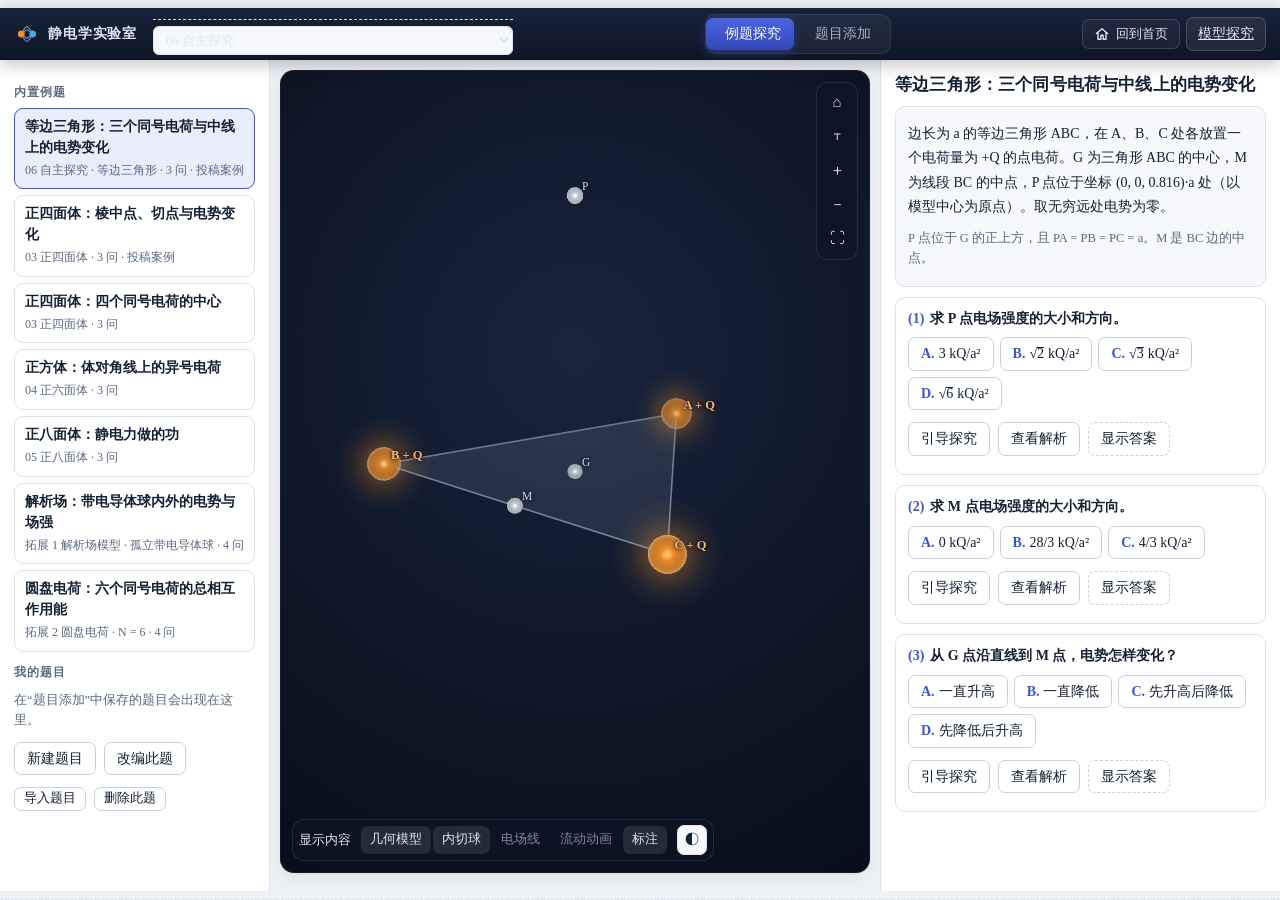
==== commit b65b9d4f: "Improve navigation, snapping, and guide layout" ====
--- a/examples.html
+++ b/examples.html
@@ -21,6 +21,7 @@
       <svg viewBox="0 0 32 32" aria-hidden="true"><circle cx="9" cy="16" r="4.2" class="b-pos"/><circle cx="23" cy="16" r="4.2" class="b-neg"/><path d="M12.5 13.5C16 10 16 10 19.5 13.5M12.5 18.5C16 22 16 22 19.5 18.5M11 12C16 5 16 5 21 12M11 20C16 27 16 27 21 20" class="b-fl"/></svg>
       <span>静电学实验室</span>
     </a>
+    <div class="exp"><label class="sr" for="modelSel">选择模型</label><select id="modelSel" aria-label="选择模型"></select></div>
     <nav class="modes" role="tablist" aria-label="模式">
       <button type="button" role="tab" data-mode="student">例题探究</button>
       <button type="button" role="tab" data-mode="teacher">题目添加</button>
--- a/css/shell.css
+++ b/css/shell.css
@@ -64,8 +64,11 @@
 body:not([data-mode="theory"]) .theory-page { display: none; }
 .view { min-width: 0; min-height: 0; position: relative; padding: 10px; display: flex; flex-direction: column; }
 body.lab:not([data-mode="theory"]) .view, body.ex .view { display: grid; grid-template-rows: minmax(0, 1fr) auto; gap: 8px; overflow: hidden; }
+body.lab:not([data-mode="theory"]) .view:fullscreen, body.ex .view:fullscreen { width: 100vw; height: 100vh; max-height: 100vh; padding: 12px; background: var(--bg); grid-template-rows: minmax(0, 1fr) auto; }
 body.lab:not([data-mode="theory"]) .view > .stage, body.ex .view > .stage { grid-row: 1; min-height: 0; width: 100%; }
 body.lab:not([data-mode="theory"]) .view > .caption, body.ex .view > .caption { grid-row: 2; position: relative; inset: auto; transform: none; align-self: stretch; }
+body.lab:not([data-mode="theory"]) .view:fullscreen > .stage, body.ex .view:fullscreen > .stage { min-height: 0; border-radius: 8px; }
+body.lab:not([data-mode="theory"]) .view:fullscreen > .caption, body.ex .view:fullscreen > .caption { max-height: min(34vh, 320px); width: 100%; }
 body[data-mode="theory"] .view { display: block; overflow: auto; }
 .insp { display: none; animation: fadeIn .3s var(--ease); }
 body[data-mode="explore"] .insp[data-for="explore"], body[data-mode="analyze"] .insp[data-for="analyze"], body[data-mode="record"] .insp[data-for="record"] { display: block; }
--- a/css/teach.css
+++ b/css/teach.css
@@ -34,13 +34,15 @@
 .labels[data-theme="dark"] .lbl.ang { color: #F5D491; } .labels[data-theme="light"] .lbl.ang { color: #8A6D00; }
 
 
-.steplist { list-style: none; margin: 0; padding: 0 0 6px; }
+.steplist { list-style: none; margin: 0; padding: 0 0 6px; display: grid; grid-template-columns: repeat(2, minmax(0, 1fr)); gap: 3px; }
 .steplist button { width: 100%; display: flex; align-items: center; gap: 8px; border: 0; background: none; padding: 4px 6px; border-radius: 6px; text-align: left; font-size: 13px; color: var(--ink-2); }
 .steplist button:hover { background: var(--surface-2); }
+.steplist button > span:not(.n) { min-width: 0; overflow-wrap: anywhere; }
 .steplist .n { flex: 0 0 18px; height: 18px; border-radius: 5px; display: grid; place-items: center; font: 700 11px "Times New Roman", serif; background: var(--surface-2); color: var(--muted); }
 .steplist li.on button { background: var(--accent-soft); color: var(--accent-2); font-weight: 600; } .steplist li.on .n { background: var(--accent); color: #fff; }
 .steplist li.done .n { background: var(--accent-soft); color: var(--accent-2); }
 .steplist em { margin-left: auto; font-style: normal; font-size: 12px; font-weight: 700; } .steplist em.q { color: var(--muted); } .steplist em.ok { color: var(--ok); } .steplist em.bad { color: var(--pos); }
+.cap-progress { min-width: 68px; text-align: center; color: var(--muted); font-size: 12px; font-variant-numeric: tabular-nums; }
 .teacher { background: #f4f6fd; border: 1px dashed #c3cdf3; border-radius: 8px; padding: 6px 10px; }
 .teacher summary { color: var(--accent-2); }
 .der { margin: 6px 0; } .der b { font-size: 12.5px; color: var(--ink-2); }
--- a/css/examples.css
+++ b/css/examples.css
@@ -1,4 +1,6 @@
 /* 例题探究页 */
+.ex .exp { flex: 0 1 360px; min-width: 170px; }
+.ex .exp select { width: 100%; }
 body.ex .ex-title { color: var(--chrome-muted); font-size: 13px; letter-spacing: .1em; }
 .ex-work { flex: 1; min-height: 0; display: grid; grid-template-columns: 270px minmax(0, 1fr) 400px; }
 .ex-left, .ex-right { background: var(--surface); overflow: auto; padding: 12px 14px 24px; min-height: 0; }
@@ -9,14 +11,25 @@
 .ex .caption { max-height: min(28vh, 240px); color: var(--chrome-ink); background: rgba(14,22,38,.94); border: 1px solid rgba(255,255,255,.16); }
 .ex .caption[data-theme="light"] { color: var(--ink); background: rgba(255,255,255,.94); border-color: var(--line); }
 .ex .caption input, .ex .caption select { color: #172033 !important; background: #fff !important; }
-.element-style { position: fixed; z-index: 100; width: 280px; max-width: calc(100vw - 16px); max-height: min(80vh, 560px); overflow: auto; padding: 12px; border: 1px solid rgba(255,255,255,.2); border-radius: 8px; box-shadow: 0 8px 28px rgba(0,0,0,.28); color: #f2f6fc; background: #111b2d; }
-.element-style[data-theme="light"] { color: #172033; background: #fff; border-color: #c8d1de; }
+.element-style { position: fixed; z-index: 100; display: flex; flex-direction: column; align-items: stretch; gap: 8px; width: 300px; max-width: calc(100vw - 16px); max-height: min(80vh, 560px); overflow: auto; padding: 14px; border: 1px solid #52627a; border-radius: 8px; box-shadow: 0 12px 32px rgba(0,0,0,.38); color: #f2f6fc; background: #172338; }
+.element-style[data-theme="light"] { color: #172033; background: #fff; border-color: #aeb9c8; }
 .element-style[hidden] { display: none; }
-.element-style .ctl { margin: 8px 0; }
-.element-style input[type=color] { width: 40px; height: 28px; }
-.element-style small { display: block; color: #c4d0e0; line-height: 1.5; margin: 6px 0; }
+.element-style > b { font-size: 17px; line-height: 1.3; }
+.element-style .ctl { width: 100%; margin: 2px 0; }
+.element-style .ctl label { display: block; color: #e0e8f3; text-align: left; line-height: 1.45; margin: 0 0 5px; }
+.element-style[data-theme="light"] .ctl label { color: #334257; }
+.element-style .ctl .row { display: flex; flex-wrap: nowrap; align-items: center; gap: 10px; width: 100%; }
+.element-style .ctl input[type=range] { flex: 1 1 auto; width: auto; min-width: 0; }
+.element-style .ctl input.num { flex: 0 0 76px; width: 76px; min-height: 36px; padding: 5px 7px; border: 1px solid #aeb9c8; border-radius: 6px; color: #142033; background: #f5f7fa; font-size: 14px; }
+.element-style .ctl input.num:focus { color: #142033; background: #fff; }
+.element-style .chk { display: grid; grid-template-columns: 18px minmax(0, 1fr); align-items: start; gap: 10px; width: 100%; margin: 2px 0; }
+.element-style .chk input { flex: none; width: 16px; height: 16px; margin: 2px 0 0; }
+.element-style .chk label { min-width: 0; color: inherit; text-align: left; line-height: 1.45; overflow-wrap: anywhere; }
+.element-style label.row.wrap { display: flex; justify-content: space-between; align-items: center; gap: 12px; width: 100%; color: inherit; text-align: left; }
+.element-style input[type=color] { flex: none; width: 52px; min-width: 52px; height: 34px; padding: 2px; border: 1px solid #aeb9c8; border-radius: 5px; background: #f5f7fa; }
+.element-style small { display: block; color: #d3deec; line-height: 1.5; margin: 0; }
 .element-style[data-theme="light"] small { color: #3a4a60; }
-.element-style hr { border: 0; border-top: 1px solid currentColor; opacity: .25; margin: 10px 0; }
+.element-style hr { flex: none; width: 100%; border: 0; border-top: 1px solid currentColor; opacity: .25; margin: 2px 0; }
 .ex-list h3 { font-size: 11.5px; letter-spacing: .1em; color: var(--muted); margin: 12px 0 6px; }
 .ex-item { display: block; width: 100%; text-align: left; border: 1px solid var(--line); background: var(--surface); border-radius: 9px; padding: 8px 10px; margin: 6px 0; transition: border-color .15s, background .15s; }
 .ex-item b { display: block; font-size: 13.5px; } .ex-item span { font-size: 12px; color: var(--muted); }
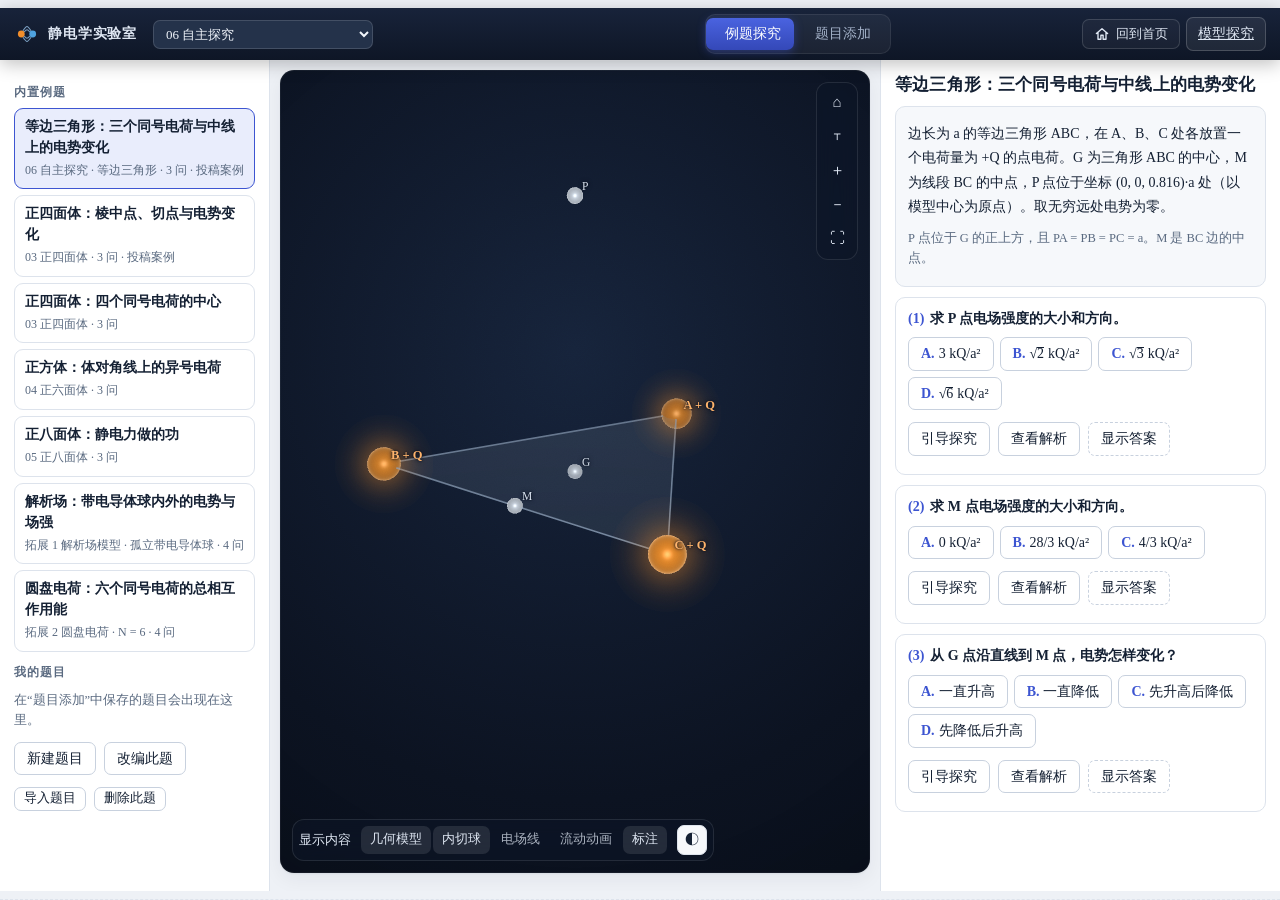
==== commit 8e591cf0: "Add geometric calculation guides and consistent board annotations" ====
--- a/examples.html
+++ b/examples.html
@@ -86,6 +86,7 @@
   <script src="js/ex/models.js"></script>
   <script src="js/ex/solve.js"></script>
   <script src="js/ex/answers.js"></script>
+  <script src="js/ex/guide.js"></script>
   <script src="js/ex/builtin.js"></script>
   <script src="js/ex/view.js"></script>
   <script src="js/ex/student.js"></script>
--- a/css/shell.css
+++ b/css/shell.css
@@ -4,7 +4,7 @@
 .brand { display: flex; align-items: center; gap: 8px; color: var(--chrome-ink); text-decoration: none; font-weight: 700; letter-spacing: .06em; white-space: nowrap; }
 .brand svg { width: 26px; height: 26px; }
 .b-pos { fill: #F28E2B; } .b-neg { fill: #4FA3E0; } .b-fl { fill: none; stroke: #8FB8DE; stroke-width: 1.3; opacity: .85; }
-.exp select { background: rgba(255,255,255,.07); color: var(--chrome-ink); border: 1px solid rgba(255,255,255,.14); border-radius: 7px; padding: 5px 8px; max-width: 220px; }
+.appbar .exp select { background: #24324a; color: #f1f5fb; color-scheme: dark; border: 1px solid rgba(255,255,255,.14); border-radius: 7px; padding: 5px 8px; max-width: 220px; }
 /* 下拉列表展开后是白底：分组标题与选项都用深色文字（继承顶栏的浅色会看不清） */
 .exp select optgroup { color: var(--ink-2); background: #fff; font-weight: 700; font-style: normal; }
 .exp select option { color: var(--ink); background: #fff; font-weight: 400; }
--- a/css/viewport.css
+++ b/css/viewport.css
@@ -55,11 +55,11 @@
 .stage[data-theme="light"] .sb-track { background: var(--line); }
 .sb-track i { display: block; height: 100%; width: 0; background: linear-gradient(90deg, #F28E2B, #F0E442, #4FA3E0); transition: width .5s var(--ease); }
 .sb-layers { display: flex; gap: 2px; }
-.sb-layers button { border: 0; background: none; color: inherit; opacity: .55; padding: 4px 9px; border-radius: 7px; font-size: 12.5px; transition: opacity .2s, background .2s; white-space: nowrap; }
+.sb-layers button { border: 0; background: none; color: inherit; opacity: .75; padding: 4px 9px; border-radius: 7px; font-size: 12.5px; transition: opacity .2s, background .2s; white-space: nowrap; }
 .sb-layers button.on { opacity: 1; background: rgba(255,255,255,.1); }
 .stage[data-theme="light"] .sb-layers button.on { background: var(--accent-soft); color: var(--accent-2); }
 .sb-layers button:hover { opacity: 1; }
-.sb-layers button i { font-style: normal; font: 700 10.5px "Times New Roman", serif; margin-right: 3px; opacity: .7; }
+.sb-layers button i { font-style: normal; font: 700 10.5px "Times New Roman", serif; margin-right: 3px; opacity: 1; }
 .theme-toggle { flex: none; width: 30px; height: 30px; border: 1px solid var(--line); border-radius: 7px; background: var(--surface-2); color: var(--ink); cursor: pointer; }
 .stage:fullscreen { border-radius: 0; min-height: 100vh; }
 .busy { left: 50%; top: 14px; transform: translateX(-50%); position: absolute; background: rgba(14,22,38,.85); color: #fff; padding: 5px 14px 5px 30px; border-radius: 14px; font-size: 12.5px; }
--- a/css/panels.css
+++ b/css/panels.css
@@ -80,7 +80,7 @@
 .clegend i { display: inline-block; width: 14px; height: 3px; margin-right: 4px; vertical-align: 3px; border-radius: 2px; }
 .ex { border-bottom: 1px dashed var(--line); padding: 8px 0; }
 .ex .row { display: flex; flex-wrap: wrap; gap: 6px; align-items: center; }
-.ex input, .ex select { border: 1px solid var(--line); border-radius: 6px; padding: 3px 7px; min-width: 150px; background: var(--surface-2); }
+.ex:not(body) input, .ex:not(body) select, .ex-work input, .ex-work select { border: 1px solid var(--line); border-radius: 6px; padding: 3px 7px; min-width: 150px; background: var(--surface-2); }
 .fb { font-weight: 600; } .fb.ok { color: var(--ok); } .fb.bad { color: var(--bad); } .fb.show { color: var(--accent-2); font-weight: 400; }
 .fb.ok, .fb.bad { animation: pop .25s var(--ease); }
 table.rec { width: 100%; border-collapse: collapse; font-size: 12.5px; }
--- a/css/teach.css
+++ b/css/teach.css
@@ -1,7 +1,12 @@
 /* 教学过程：画板说明条（构造步骤与预测题）、步骤概览、教学提示、课堂演示模式 */
 .caption { position: relative; inset: auto; transform: none; width: 100%; max-height: min(28vh, 240px); min-height: 0; overflow: auto; overscroll-behavior: contain; border-radius: 10px; padding: 8px 12px; font-size: 13.5px; animation: capIn .35s var(--ease); }
+.caption[data-theme="dark"] { --ink-2: #d9e3f3; --muted: #b7c5db; --accent-2: #b9c6ff; }
+.caption[data-theme="dark"] .opt-l { color: #b9c6ff; }
+.caption[data-theme="dark"] .btn.primary:hover { background: #3046b7; }
 .caption[data-theme="light"] { color: var(--ink); background: rgba(255,255,255,.96); border-color: var(--line); }
 .caption input, .caption select { color: #172033 !important; background: #fff !important; }
+.caption .ctl .row { flex-wrap: nowrap; }
+.caption .ctl input.num { flex: 0 0 6em; width: 6em; }
 .caption[hidden] { display: none; }
 @keyframes capIn { from { opacity: 0; transform: translateY(6px); } }
 .cap-h { display: flex; align-items: center; gap: 10px; margin-bottom: 2px; }
@@ -61,3 +66,7 @@
 body.present .labels { --lbl: 1.25; }
 body.present .hud { font-size: 14px; width: 270px; }
 @media (max-width: 900px) { .caption { max-height: min(30vh, 220px); font-size: 12.5px; } .legend { display: none; } }
+
+/* Keep guide controls reachable while reading a long derivation. */
+.caption > .cap-nav:last-child { position: sticky; bottom: -8px; z-index: 1; padding: 6px 0 2px; background: #151e30; }
+.caption[data-theme="light"] > .cap-nav:last-child { background: #fff; }
--- a/css/theory.css
+++ b/css/theory.css
@@ -50,7 +50,7 @@
 details.tip p { margin: 4px 0; }
 .cap-tbl { border-collapse: collapse; margin: 4px 0; font-size: 12.5px; }
 .cap-tbl th, .cap-tbl td { border: 1px solid rgba(255,255,255,.18); padding: 2px 7px; text-align: center; }
-.stage[data-theme="light"] .cap-tbl th, .stage[data-theme="light"] .cap-tbl td { border-color: var(--line); }
+.caption[data-theme="light"] .cap-tbl th, .caption[data-theme="light"] .cap-tbl td { border-color: var(--line); }
 .cap-tbl th { font-weight: 600; opacity: .85; }
 .cap-opts .skip { background: none !important; border: 0 !important; text-decoration: underline; opacity: .7; }
 .caption { max-height: 46%; overflow: auto; }
@@ -114,3 +114,7 @@
 svg.fig .fl.hl { fill: #B35C00; font-weight: 700; }
 #theoryBody math [data-mk] { cursor: pointer; }
 #theoryBody math [data-mk].hl { background: #FFE7B3; border-radius: 3px; color: #8A4B00; }
+
+/* Length proofs need enough room below the model; keep the construction unobscured. */
+body.lab:not([data-mode="theory"]) .view > .caption:is(:has(.cap-proof), :has(.calc-body)), body.ex .view > .caption:is(:has(.cap-proof), :has(.calc-body)) { max-height: min(46vh, 420px); }
+.formula .cap-tbl th, .formula .cap-tbl td { border-color: var(--line); }
--- a/css/examples.css
+++ b/css/examples.css
@@ -37,15 +37,13 @@
 #exMain h2 { font-size: 17px; margin-bottom: 8px; }
 .cap-curve-wrap { width: 100%; height: 112px; margin: 4px 0; border: 1px solid rgba(150,170,195,.35); border-radius: 6px; overflow: hidden; }
 .potential-curve { display: block; width: 100%; height: 100%; }
-.cap-curve-wrap { width: 100%; height: 112px; margin: 4px 0; border: 1px solid rgba(150,170,195,.35); border-radius: 6px; overflow: hidden; }
-.potential-curve { display: block; width: 100%; height: 100%; }
 .stem { background: var(--surface-2); border: 1px solid var(--line); border-radius: 10px; padding: 10px 12px; margin-bottom: 10px; line-height: 1.75; }
 .qcard { border: 1px solid var(--line); border-radius: 10px; padding: 10px 12px; margin: 10px 0; transition: border-color .2s, box-shadow .2s; }
 .qcard.on { border-color: var(--accent); box-shadow: 0 0 0 3px var(--accent-soft); }
 .qh { display: flex; gap: 6px; } .qh p { margin: 0; font-weight: 600; } .qn { color: var(--accent); font-weight: 700; }
 .opts { display: flex; flex-wrap: wrap; gap: 6px; margin: 8px 0; }
 .opt { min-width: 64px; } .opt.ok { border-color: var(--ok); background: #e7f6f1; } .opt.bad { border-color: var(--bad); background: #fbecee; }
-.exp { border-top: 1px dashed var(--line); margin-top: 6px; padding-top: 6px; font-size: 13.5px; }
+.qcard > .exp { border-top: 1px dashed var(--line); margin-top: 6px; padding-top: 6px; font-size: 13.5px; }
 .btn.ghost { border-style: dashed; background: none; width: auto; margin: 0; }
 .opt { display: inline-flex; align-items: baseline; gap: 4px; text-align: left; }
 .opt-l { font-weight: 700; color: var(--accent); }
--- a/css/motion.css
+++ b/css/motion.css
@@ -68,7 +68,7 @@
 .tp-main h1 { background: linear-gradient(90deg, var(--ink), var(--accent-2)); -webkit-background-clip: text; background-clip: text; color: transparent; }
 .formula { transition: border-color .2s, box-shadow .25s var(--ease-out); background: linear-gradient(180deg, #fbfcfe, var(--surface-2)); }
 .formula:hover { border-color: var(--line-2); box-shadow: 0 3px 12px rgba(16,28,48,.05); }
-.tsec > h2 .tn { box-shadow: 0 4px 12px rgba(61,85,209,.3); background: linear-gradient(160deg, #5a70ea, var(--accent-2)); }
+.tsec > h2 .tn { box-shadow: 0 4px 12px rgba(61,85,209,.3); background: linear-gradient(160deg, #465bd1, var(--accent-2)); }
 .tfig { transition: box-shadow .25s var(--ease-out); }
 .tfig:hover { box-shadow: 0 8px 26px rgba(16,28,48,.08); }
 
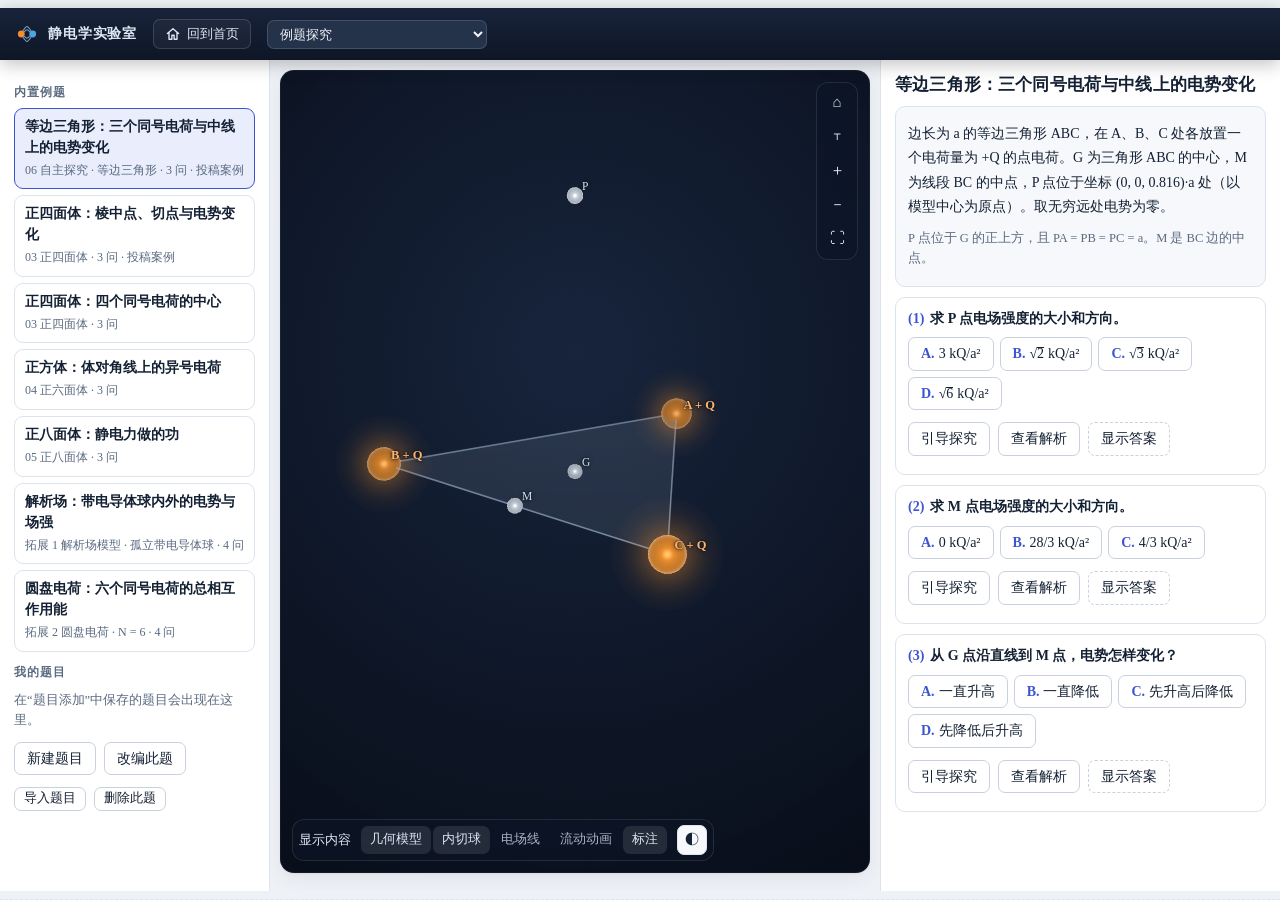
==== commit 2cf99350: "Fix navigation and add constrained probe paths and potential maximum analysis" ====
--- a/examples.html
+++ b/examples.html
@@ -17,20 +17,12 @@
 </head>
 <body class="lab ex" data-exmode="student">
   <header class="appbar">
-    <a class="brand" href="index.html" title="返回首页">
+    <div class="brand">
       <svg viewBox="0 0 32 32" aria-hidden="true"><circle cx="9" cy="16" r="4.2" class="b-pos"/><circle cx="23" cy="16" r="4.2" class="b-neg"/><path d="M12.5 13.5C16 10 16 10 19.5 13.5M12.5 18.5C16 22 16 22 19.5 18.5M11 12C16 5 16 5 21 12M11 20C16 27 16 27 21 20" class="b-fl"/></svg>
       <span>静电学实验室</span>
-    </a>
-    <div class="exp"><label class="sr" for="modelSel">选择模型</label><select id="modelSel" aria-label="选择模型"></select></div>
-    <nav class="modes" role="tablist" aria-label="模式">
-      <button type="button" role="tab" data-mode="student">例题探究</button>
-      <button type="button" role="tab" data-mode="teacher">题目添加</button>
-      <i class="mode-ink" aria-hidden="true"></i>
-    </nav>
-    <div class="filemenu">
-      <a class="home-btn" href="index.html" title="回到首页" aria-label="回到首页"><svg viewBox="0 0 20 20" aria-hidden="true"><path d="M3 9.5 10 3.5l7 6M5 8v8.5h3.6v-5h2.8v5H15V8"/></svg><span>回到首页</span></a>
-      <a class="present-btn" href="lab.html?m=1">模型探究</a>
     </div>
+    <a class="home-btn" href="index.html" title="回到首页" aria-label="回到首页"><svg viewBox="0 0 20 20" aria-hidden="true"><path d="M3 9.5 10 3.5l7 6M5 8v8.5h3.6v-5h2.8v5H15V8"/></svg><span>回到首页</span></a>
+    <div class="exp"><label class="sr" for="modelSel">选择页面或模型</label><select id="modelSel" aria-label="选择页面或模型"></select></div>
   </header>
   <div class="ex-work">
     <aside class="ex-left">
@@ -57,13 +49,13 @@
         <div class="stagebar"><div class="sb-mid"><span>显示内容</span></div><div class="sb-layers" id="sbLayers"></div><button type="button" id="btnTheme" class="theme-toggle" title="切换画板主题" aria-label="切换画板主题">◐</button></div>
       </div>
       <div class="caption" id="caption" aria-live="polite" hidden></div>
+      <div id="elementStyle" class="element-style glass" hidden></div>
     </main>
     <aside class="ex-right">
       <div class="ex-only-s" id="exMain"></div>
       <div class="ex-only-t" id="tForm"></div>
     </aside>
   </div>
-  <div id="elementStyle" class="element-style glass" hidden></div>
   <script src="js/core/vec.js"></script>
   <script src="js/core/util.js"></script>
   <script src="js/core/tex.js"></script>
--- a/css/panels.css
+++ b/css/panels.css
@@ -87,3 +87,8 @@
 table.rec th, table.rec td { border: 1px solid var(--line); padding: 3px; vertical-align: top; }
 table.rec th { background: var(--surface-2); font-weight: 600; }
 table.rec textarea { width: 100%; border: 0; resize: vertical; font-size: 12.5px; background: transparent; }
+
+/* Explicit coordinate editors use the same theme as the model controls. */
+.inquiry-input { display: grid; gap: 4px; min-width: 0; font-size: 12.5px; color: var(--ink); }
+.inquiry-input input, .inquiry-input textarea { width: 100%; min-width: 0; box-sizing: border-box; padding: 6px 8px; border: 1px solid var(--line); border-radius: 6px; background: var(--surface-2); color: var(--ink); font: inherit; }
+.inquiry-input input:focus, .inquiry-input textarea:focus { outline: 2px solid var(--accent); outline-offset: 1px; }
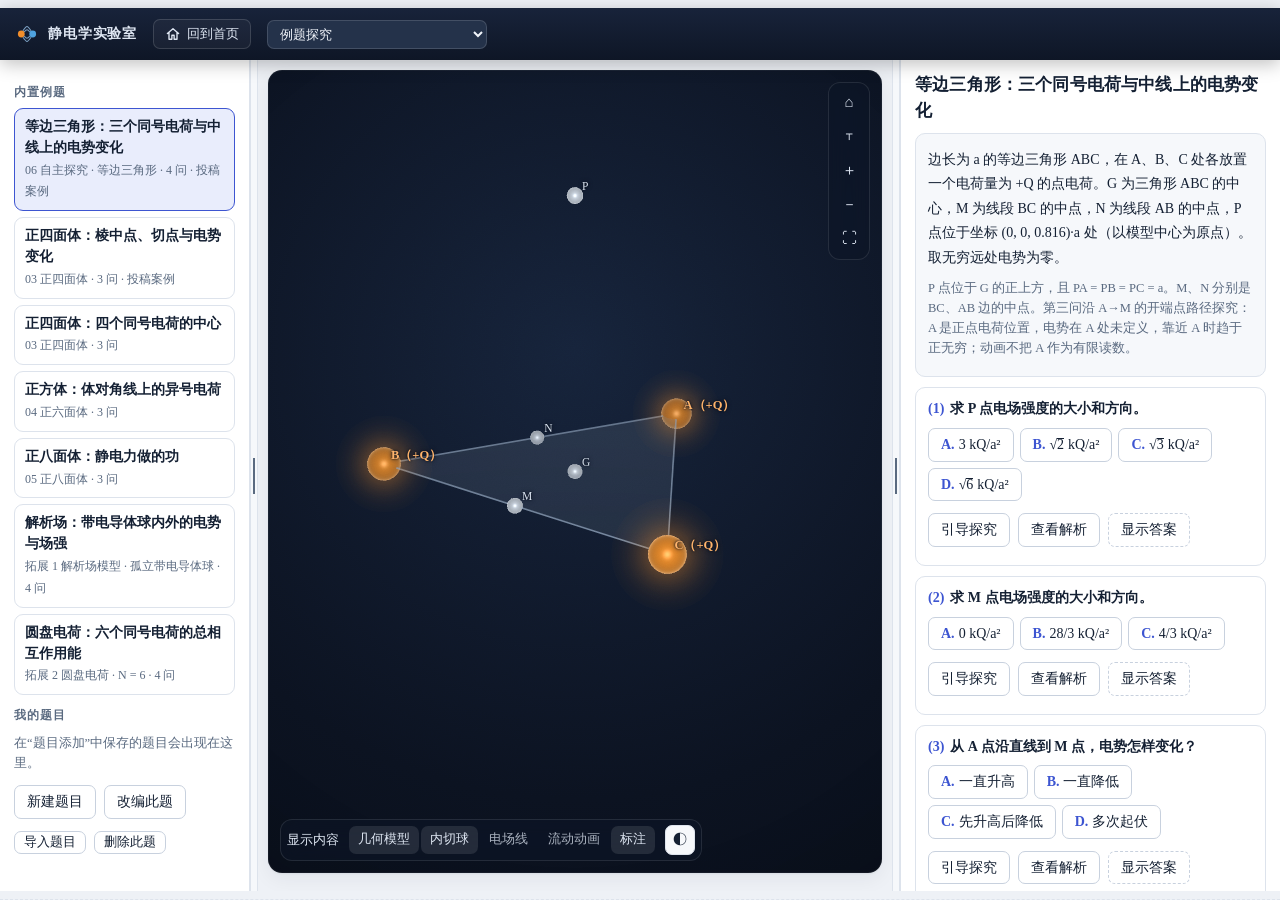
==== commit 84ad0fac: "Extend triangle potential inquiries and add adjustable guides and stable labels" ====
--- a/examples.html
+++ b/examples.html
@@ -84,6 +84,7 @@
   <script src="js/ex/student.js"></script>
   <script src="js/ex/teacher.js"></script>
   <script src="js/ex/app.js"></script>
+  <script src="js/ex/layout.js"></script>
   <script src="js/audit.js"></script>
 </body>
 </html>
--- a/css/viewport.css
+++ b/css/viewport.css
@@ -68,3 +68,12 @@
 .err { padding: 30px; color: #ff9aa9; }
 @media (max-width: 900px) { .hud { width: 190px; } .sb-layers button { padding: 4px 6px; } .legend { display: none; } }
 @media (max-width: 560px) { .sb-layers { display: none; } }
+
+/* Labels remain attached to their projected point; hold to adjust nearby. */
+.labels .lbl { pointer-events: auto; touch-action: none; user-select: none; cursor: grab; }
+.labels .lbl.dragging { cursor: grabbing; outline: 1px dashed currentColor; outline-offset: 3px; }
+.annotation-menu { position: fixed; z-index: 120; display: flex; flex-direction: column; gap: 5px; padding: 8px; max-width: calc(100vw - 16px); color: #eef4fc; background: #172338; border: 1px solid #63748b; border-radius: 8px; box-shadow: 0 8px 28px #0005; }
+.annotation-menu[data-theme="light"] { color: #172033; background: #fff; border-color: #8b9bb0; }
+.annotation-menu[hidden] { display: none; }
+.annotation-menu button { padding: 8px 12px; color: inherit; background: transparent; border: 1px solid transparent; text-align: left; border-radius: 5px; }
+.annotation-menu button:hover, .annotation-menu button:focus-visible { color: inherit; background: #6589b133; border-color: #7898ba; }
--- a/css/examples.css
+++ b/css/examples.css
@@ -82,3 +82,37 @@
 .ta { font-size: 12.5px; border-top: 1px dashed var(--line); padding-top: 6px; margin-top: 6px; } .ta p { margin: 2px 0; } .ta ul { margin: 2px 0; padding-left: 18px; }
 @media (max-width: 1100px) { .ex-work { grid-template-columns: 220px minmax(0, 1fr); grid-template-rows: minmax(420px, 1fr) auto; } .ex-right { grid-column: 1 / -1; max-height: 45vh; } }
 @media (max-width: 720px) { .ex-work { display: flex; flex-direction: column; } .ex-left, .ex-right { max-height: none; } .ex .view { flex: none; min-height: 72vh; grid-template-rows: minmax(340px, 1fr) auto; padding: 8px; } .ex .caption { max-height: 30vh; } .stage { min-height: 0; } }
+
+/* Drag handles reserve their own space; guide and model remain disjoint. */
+@media (min-width: 1101px) {
+  body.ex .ex-work { grid-template-columns: var(--ex-left, 250px) 8px minmax(320px, 1fr) 8px var(--ex-right, 380px); }
+}
+.ex-divider { background: var(--surface-2); cursor: col-resize; touch-action: none; border-inline: 1px solid var(--line); position: relative; }
+.ex-divider::after { content: ''; position: absolute; height: 36px; width: 2px; background: var(--muted); top: calc(50% - 18px); left: 2px; }
+.ex-divider:focus-visible, .guide-resize:focus-visible, .guide-grip:focus-visible { outline: 2px solid var(--accent); outline-offset: -2px; }
+body.ex .view.has-guide, body.ex .view.has-guide:fullscreen { grid-template-rows: minmax(180px, 1fr) var(--guide-extent, 310px); grid-template-columns: minmax(0, 1fr); }
+body.ex .view.has-guide[data-guide-dock=top] { grid-template-rows: var(--guide-extent, 310px) minmax(180px, 1fr); }
+body.ex .view.has-guide[data-guide-dock=top] > .stage { grid-row: 2; }
+body.ex .view.has-guide[data-guide-dock=top] > .caption { grid-row: 1; }
+body.ex .view.has-guide[data-guide-dock=left], body.ex .view.has-guide[data-guide-dock=right] { grid-template-rows: minmax(0, 1fr); grid-template-columns: var(--guide-extent, 280px) minmax(180px, 1fr); }
+body.ex .view.has-guide[data-guide-dock=right] { grid-template-columns: minmax(180px, 1fr) var(--guide-extent, 280px); }
+body.ex .view.has-guide[data-guide-dock=left] > .stage { grid-column: 2; grid-row: 1; }
+body.ex .view.has-guide[data-guide-dock=left] > .caption { grid-column: 1; grid-row: 1; }
+body.ex .view.has-guide[data-guide-dock=right] > .stage { grid-column: 1; grid-row: 1; }
+body.ex .view.has-guide[data-guide-dock=right] > .caption { grid-column: 2; grid-row: 1; }
+body.ex .view.has-guide > .caption, body.ex .view.has-guide:fullscreen > .caption { max-height: none; width: 100%; min-width: 0; min-height: 0; height: 100%; align-self: stretch; position: relative; padding-top: 0; padding-bottom: 16px; overflow: auto; animation: none; }
+.guide-grip { display: flex; align-items: center; justify-content: space-between; gap: 8px; position: sticky; top: 0; z-index: 4; background: #172338; color: #f2f6fc; border-bottom: 1px solid #62738b; margin: 0 -10px 8px; padding: 6px 10px; font-size: 12px; cursor: grab; touch-action: none; user-select: none; }
+.caption[data-theme=light] .guide-grip { color: #172033; background: #f1f4f8; border-color: #aeb9c8; }
+.guide-grip button { flex: none; min-width: 28px; color: inherit; border: 1px solid currentColor; border-radius: 4px; background: transparent; cursor: pointer; }
+.guide-resize { position: sticky; display: block; float: right; bottom: -10px; width: 28px; height: 12px; margin-right: -8px; border-bottom: 3px double currentColor; border-right: 3px double currentColor; cursor: ns-resize; touch-action: none; opacity: .8; }
+.view[data-guide-dock=left] .guide-resize, .view[data-guide-dock=right] .guide-resize { cursor: ew-resize; }
+.view[data-guide-preview] > .stage { outline: 2px dashed var(--accent); outline-offset: -5px; }
+@media (max-width: 1100px) { .ex-divider { display: none; } }
+@media (max-width: 720px) {
+  body.ex .view.has-guide, body.ex .view.has-guide[data-guide-dock] { display: grid; grid-template-columns: minmax(0, 1fr); grid-template-rows: minmax(260px, 1fr) var(--guide-extent, 270px); min-height: 90vh; }
+  body.ex .view.has-guide[data-guide-dock] > .stage { grid-column: 1; grid-row: 1; }
+  body.ex .view.has-guide[data-guide-dock] > .caption { grid-column: 1; grid-row: 2; }
+}
+
+body.ex .view.has-guide > #caption, body.ex .view.has-guide:fullscreen > #caption { max-height: none; }
+body.ex .cap-curve-wrap { height: 146px; flex-shrink: 0; }
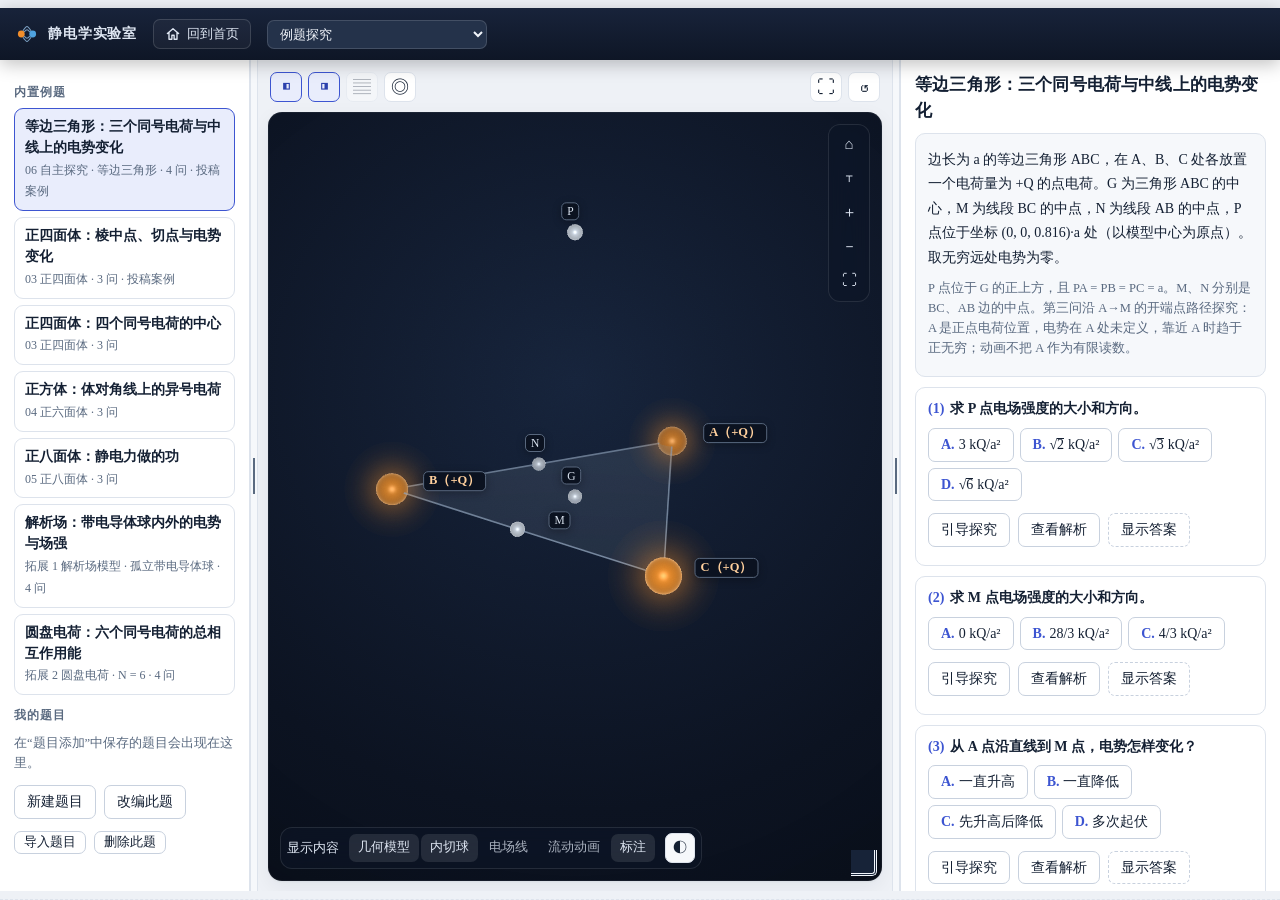
==== commit 2ade2c50: "Improve inquiry panels, editable labels and probe routes" ====
--- a/examples.html
+++ b/examples.html
@@ -11,6 +11,7 @@
   <link rel="stylesheet" href="css/teach.css">
   <link rel="stylesheet" href="css/theory.css">
   <link rel="stylesheet" href="css/examples.css">
+  <link rel="stylesheet" href="css/ex-probe.css">
   <link rel="stylesheet" href="css/motion.css">
   <link rel="stylesheet" href="css/rhythm.css">
   <link rel="stylesheet" href="css/fit.css">
@@ -57,6 +58,7 @@
     </aside>
   </div>
   <script src="js/core/vec.js"></script>
+  <script src="js/core/probe-motion.js"></script>
   <script src="js/core/util.js"></script>
   <script src="js/core/tex.js"></script>
   <script src="js/core/motion.js"></script>
@@ -85,6 +87,7 @@
   <script src="js/ex/teacher.js"></script>
   <script src="js/ex/app.js"></script>
   <script src="js/ex/layout.js"></script>
+  <script src="js/ex/probe-route.js"></script>
   <script src="js/audit.js"></script>
 </body>
 </html>
--- a/css/shell.css
+++ b/css/shell.css
@@ -120,3 +120,9 @@
   .stage { min-height: 58vh; }
   .inspector { max-height: none; }
 }
+
+/* Collapsed grid tracks must not retain the hidden inspector padding. */
+body[data-mode="theory"] .inspector { padding: 0; border: 0; min-width: 0; }
+@media (max-width: 720px) {
+  .filemenu .menu-pop { left: 0; right: auto; max-width: calc(100vw - 24px); min-width: min(260px, calc(100vw - 24px)); }
+}
--- a/css/viewport.css
+++ b/css/viewport.css
@@ -77,3 +77,40 @@
 .annotation-menu[hidden] { display: none; }
 .annotation-menu button { padding: 8px 12px; color: inherit; background: transparent; border: 1px solid transparent; text-align: left; border-radius: 5px; }
 .annotation-menu button:hover, .annotation-menu button:focus-visible { color: inherit; background: #6589b133; border-color: #7898ba; }
+
+/* Label readability: keep every model annotation legible over geometry and both board themes. */
+.labels .lbl {
+  display: inline-block;
+  padding: 1px 5px;
+  border-radius: 5px;
+  border: 1px solid rgba(255,255,255,.28);
+  background: rgba(11,18,32,.78);
+  box-shadow: 0 2px 8px rgba(0,0,0,.28);
+  text-shadow: 0 1px 2px rgba(0,0,0,.9);
+  line-height: 1.25;
+}
+.labels[data-theme="light"] .lbl {
+  border-color: rgba(42,56,74,.38);
+  background: rgba(255,255,255,.92);
+  box-shadow: 0 2px 8px rgba(24,35,50,.18);
+  text-shadow: 0 1px 1px rgba(255,255,255,.95);
+}
+.labels[data-theme="dark"] .lbl.axis,
+.labels[data-theme="dark"] .lbl.zero { color: #f1f5fb; }
+.labels[data-theme="light"] .lbl.axis,
+.labels[data-theme="light"] .lbl.zero { color: #1e2938; }
+.labels[data-theme="dark"] .lbl.pos { color: #ffd09d; }
+.labels[data-theme="dark"] .lbl.neg { color: #bfe3ff; }
+.labels[data-theme="light"] .lbl.pos { color: #8f3800; }
+.labels[data-theme="light"] .lbl.neg { color: #004d78; }
+
+.labels[data-theme="dark"] .lbl { background: #0b1220; border-color: #58677d; text-shadow: none; }
+.labels[data-theme="light"] .lbl { background: #fff; border-color: #8b9bb0; text-shadow: none; }
+.labels .lbl.axis { opacity: 1; }
+
+/* Label position controls stay usable in both board themes. */
+.annotation-position { display: grid; grid-template-columns: 1fr 1fr; gap: 8px; padding: 5px 4px; border-block: 1px solid #7898ba70; }
+.annotation-position label { display: grid; grid-template-columns: minmax(0, 1fr); gap: 4px; font-size: 12px; color: inherit; }
+.annotation-position input { min-width: 0; width: 100%; box-sizing: border-box; padding: 6px 7px; border: 1px solid #8b9bb0; border-radius: 5px; color: #eef4fc; background: #0b1220; font: inherit; }
+.annotation-menu[data-theme="light"] .annotation-position input { color: #172033; background: #fff; }
+.labels .lbl:focus-visible { outline: 2px solid currentColor; outline-offset: 2px; }
--- a/css/panels.css
+++ b/css/panels.css
@@ -92,3 +92,11 @@
 .inquiry-input { display: grid; gap: 4px; min-width: 0; font-size: 12.5px; color: var(--ink); }
 .inquiry-input input, .inquiry-input textarea { width: 100%; min-width: 0; box-sizing: border-box; padding: 6px 8px; border: 1px solid var(--line); border-radius: 6px; background: var(--surface-2); color: var(--ink); font: inherit; }
 .inquiry-input input:focus, .inquiry-input textarea:focus { outline: 2px solid var(--accent); outline-offset: 1px; }
+
+/* Keep geometry controls on a shared baseline when panels narrow. */
+.bg-add { display: flex; flex-wrap: wrap; align-items: flex-end; gap: 8px; }
+.bg-add > .ctl { flex: 1 1 150px; margin: 0; min-width: 0; }
+.bg-add > .btn { flex: 0 0 auto; min-height: 30px; }
+.bg-h { flex-wrap: wrap; }
+
+.anim-ctl > .btn { flex: 1 1 100px; min-width: 0; }
--- a/css/examples.css
+++ b/css/examples.css
@@ -116,3 +116,48 @@
 
 body.ex .view.has-guide > #caption, body.ex .view.has-guide:fullscreen > #caption { max-height: none; }
 body.ex .cap-curve-wrap { height: 146px; flex-shrink: 0; }
+
+
+/* Panel controls occupy their own row, outside the model and guide. */
+body.ex .ex-layout-tools { grid-area: layout; display: flex; align-items: center; gap: 6px; min-width: 0; height: 34px; padding: 0 2px; }
+.ex-layout-tools button { display: inline-grid; place-items: center; flex: none; width: 32px; height: 30px; border: 1px solid var(--line); border-radius: 7px; color: var(--ink); background: var(--surface); font-size: 18px; line-height: 1; }
+.ex-layout-tools button:hover, .ex-layout-tools button[aria-pressed=true] { color: var(--accent-2); border-color: var(--accent); background: var(--accent-soft); }
+.ex-layout-tools button:disabled { opacity: .4; cursor: default; }
+.ex-layout-tools button:focus-visible, .model-corner:focus-visible, .guide-corner:focus-visible { outline: 2px solid var(--accent); outline-offset: 2px; }
+.ex-layout-spacer { flex: 1; }
+body.ex .ex-layout-tools button[hidden] { display: none; }
+body.ex .ex-work > .view.has-guide[data-guide-dock] > .stage { grid-area: model; }
+body.ex .ex-work > .view.has-guide[data-guide-dock] > .caption { grid-area: guide; }
+body.ex .ex-work > .view, body.ex .ex-work > .view:fullscreen { grid-template-areas: 'layout' 'model'; grid-template-rows: var(--ex-toolbar-height, 34px) minmax(0, 1fr); grid-template-columns: minmax(0, 1fr); }
+body.ex .ex-work > .view > .stage { grid-area: model; width: min(100%, var(--model-width, 100%)); height: min(100%, var(--model-height, 100%)); max-width: 100%; max-height: 100%; min-width: 0; justify-self: center; align-self: stretch; }
+body.ex .ex-work > .view > .caption { grid-area: guide; width: min(100%, var(--guide-width, 100%)); height: min(100%, var(--guide-height, 100%)); max-width: 100%; max-height: 100%; justify-self: center; align-self: stretch; box-sizing: border-box; }
+body.ex .ex-work > .view.has-guide, body.ex .ex-work > .view.has-guide:fullscreen { grid-template-areas: 'layout' 'model' 'guide'; grid-template-rows: var(--ex-toolbar-height, 34px) minmax(180px, 1fr) minmax(130px, var(--guide-extent, 310px)); grid-template-columns: minmax(0, 1fr); }
+body.ex .ex-work > .view.has-guide[data-guide-dock=top] { grid-template-areas: 'layout' 'guide' 'model'; grid-template-rows: var(--ex-toolbar-height, 34px) minmax(130px, var(--guide-extent, 310px)) minmax(180px, 1fr); }
+body.ex .ex-work > .view.has-guide[data-guide-dock=left] { grid-template-areas: 'layout layout' 'guide model'; grid-template-rows: var(--ex-toolbar-height, 34px) minmax(0, 1fr); grid-template-columns: minmax(180px, var(--guide-extent, 280px)) minmax(180px, 1fr); }
+body.ex .ex-work > .view.has-guide[data-guide-dock=right] { grid-template-areas: 'layout layout' 'model guide'; grid-template-rows: var(--ex-toolbar-height, 34px) minmax(0, 1fr); grid-template-columns: minmax(180px, 1fr) minmax(180px, var(--guide-extent, 280px)); }
+body.ex .ex-work > .view.guide-collapsed[data-guide-dock], body.ex .ex-work > .view.model-only[data-guide-dock] { grid-template-areas: 'layout' 'model'; grid-template-rows: var(--ex-toolbar-height, 34px) minmax(0, 1fr); grid-template-columns: minmax(0, 1fr); }
+body.ex .view.guide-collapsed > .caption, body.ex .view.model-only > .caption { display: none !important; }
+body.ex .view.model-only > .stage { width: 100%; height: 100%; }
+body.ex .ex-work.left-off > .ex-left, body.ex .ex-work.right-off > .ex-right, .ex-work.left-off > .ex-divider[data-side=left], .ex-work.right-off > .ex-divider[data-side=right] { display: none; }
+.model-corner, .guide-corner { display: block; width: 26px; height: 26px; border: 0; border-right: 3px double currentColor; border-bottom: 3px double currentColor; border-radius: 0 0 5px; color: #f2f6fc; background: #172338; touch-action: none; user-select: none; cursor: nwse-resize; z-index: 7; }
+.model-corner { position: absolute; right: 5px; bottom: 5px; }
+.guide-corner { position: sticky; float: right; bottom: 0; margin: 0 -6px -10px 5px; }
+.stage[data-theme=light] .model-corner, .caption[data-theme=light] .guide-corner { color: #172033; background: #f1f4f8; }
+.model-corner.resizing, .guide-corner.resizing { outline: 2px solid var(--accent); }
+.guide-grip > span { flex: 1; }
+.guide-grip .guide-fold { min-width: 28px; height: 26px; font-size: 18px; }
+@media (min-width: 1101px) {
+  body.ex .ex-work { grid-template-columns: var(--ex-left, 250px) 8px minmax(320px, 1fr) 8px var(--ex-right, 380px); }
+  body.ex .ex-work.left-off { grid-template-columns: minmax(320px, 1fr) 8px var(--ex-right, 380px); }
+  body.ex .ex-work.right-off { grid-template-columns: var(--ex-left, 250px) 8px minmax(320px, 1fr); }
+  body.ex .ex-work.left-off.right-off { grid-template-columns: minmax(0, 1fr); }
+}
+@media (min-width: 721px) and (max-width: 1100px) {
+  body.ex .ex-work.left-off { grid-template-columns: minmax(0, 1fr); }
+  body.ex .ex-work.right-off { grid-template-rows: minmax(0, 1fr); }
+}
+@media (max-width: 720px) {
+  body.ex .ex-work > .view.has-guide[data-guide-dock] { grid-template-areas: 'layout' 'model' 'guide'; grid-template-rows: var(--ex-toolbar-height, 34px) minmax(260px, 1fr) minmax(130px, var(--guide-extent, 270px)); grid-template-columns: minmax(0, 1fr); }
+  body.ex .ex-work > .view.guide-collapsed[data-guide-dock], body.ex .ex-work > .view.model-only[data-guide-dock] { grid-template-areas: 'layout' 'model'; grid-template-rows: var(--ex-toolbar-height, 34px) minmax(0, 1fr); }
+  body.ex .ex-work > .view:fullscreen { min-height: 100vh; }
+}
--- a/css/ex-probe.css
+++ b/css/ex-probe.css
@@ -0,0 +1,26 @@
+/* Independent route controls remain outside the model canvas. */
+body.ex .ex-layout-tools { flex-wrap: wrap; height: auto; min-height: 34px; align-content: center; padding: 2px; }
+.ex-route-controls { display: none; align-items: center; gap: 6px; flex-wrap: wrap; min-width: 0; }
+.ex-route-controls.active { display: flex; }
+.ex-route-controls .route-progress { flex: 0 0 clamp(70px, 12vw, 180px); width: clamp(70px, 12vw, 180px); min-width: 70px; padding: 0; accent-color: var(--accent); }
+.ex-route-controls button { width: auto; min-width: 30px; padding: 0 9px; font-size: 12px; }
+.ex-route-controls .route-play { font-size: 15px; }
+.route-reading { color: var(--ink); font-variant-numeric: tabular-nums; font-size: 12px; min-width: 76px; }
+.ex-route-controls .route-drawing { display: none; }
+.ex-route-controls.drawing .route-drawing { display: inline-grid; }
+.ex-route-controls.drawing > :not(.route-drawing) { display: none; }
+.ex-route-dialog { width: min(580px, calc(100vw - 28px)); max-height: 86vh; box-sizing: border-box; overflow: auto; border: 1px solid var(--line); border-radius: 12px; padding: 18px; color: var(--ink); background: var(--surface); box-shadow: 0 12px 48px #0006; }
+.ex-route-dialog::backdrop { background: #07111d99; }
+.ex-route-dialog header { display: flex; align-items: center; justify-content: space-between; gap: 12px; }
+.ex-route-dialog header button { min-width: 32px; font-size: 20px; }
+.ex-route-dialog section { border-top: 1px solid var(--line); margin-top: 14px; padding-top: 10px; }
+.ex-route-dialog h3 { font-size: 15px; margin: 4px 0 10px; }
+.ex-route-dialog .route-field { display: grid; grid-template-columns: minmax(90px, 1fr) minmax(0, 2fr); align-items: center; gap: 10px; margin: 8px 0; color: var(--ink); font-size: 13px; }
+.ex-route-dialog input:not([type=checkbox]), .ex-route-dialog select, .ex-route-dialog textarea { width: 100%; min-width: 0; box-sizing: border-box; padding: 7px 9px; border: 1px solid #8c9bb0; border-radius: 6px; background: #fff; color: #152238; font-size: 14px; }
+.ex-route-dialog textarea { resize: vertical; font-family: monospace; }
+.ex-route-dialog .route-row { display: flex; gap: 12px; }
+.ex-route-dialog .route-row > * { flex: 1; min-width: 0; }
+.ex-route-dialog .route-row .route-field { grid-template-columns: auto minmax(0, 1fr); }
+.ex-route-dialog .route-check { display: flex; align-items: center; gap: 8px; margin: 12px 0; }
+.ex-route-dialog .note { line-height: 1.5; color: var(--muted); font-size: 12px; }
+@media (max-width: 480px) { .ex-route-dialog .route-row { flex-direction: column; gap: 0; } .ex-route-dialog .route-field { grid-template-columns: 90px minmax(0, 1fr); } }
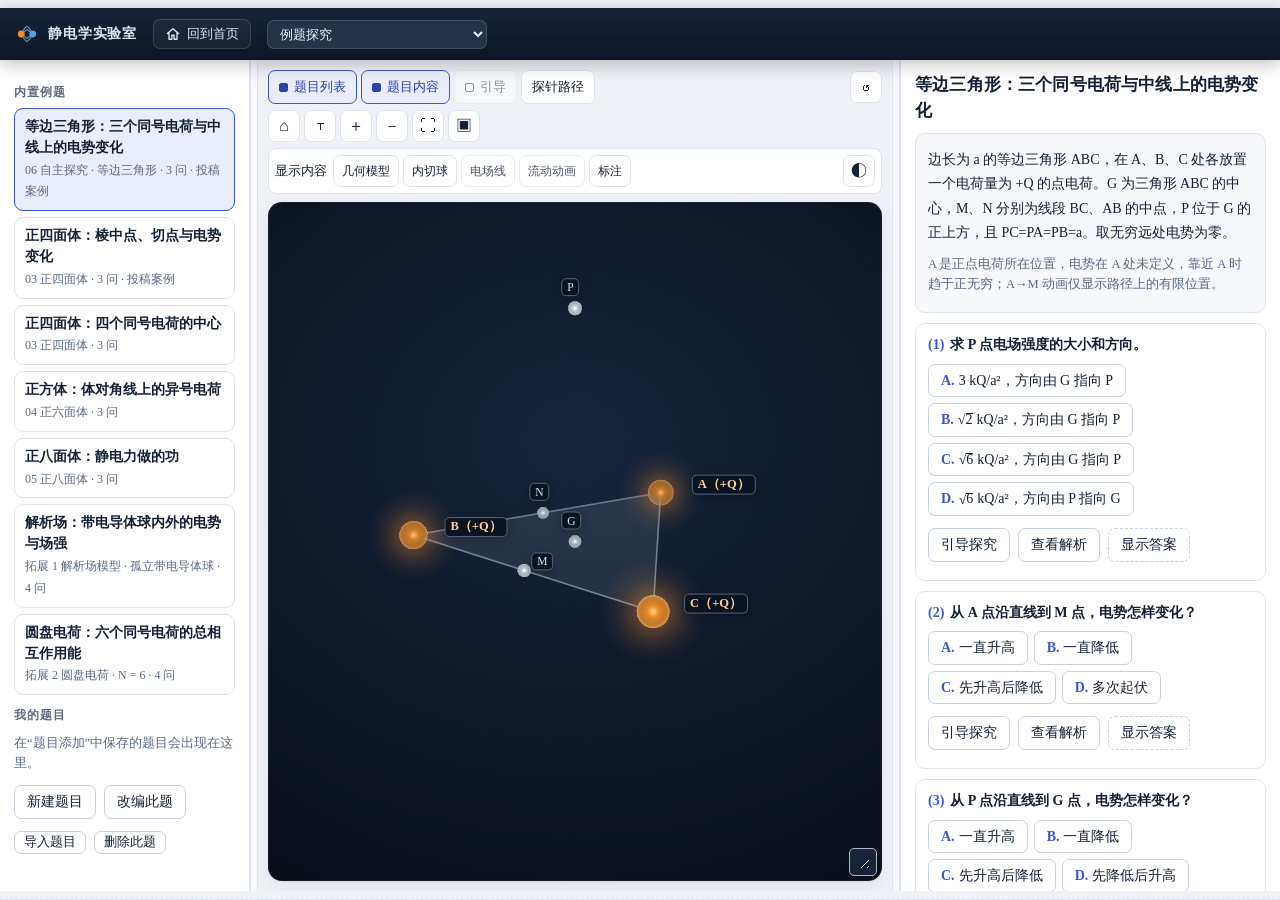
==== commit ef56a1b2: "Use geometric problem statements and complete field direction choices" ====
--- a/examples.html
+++ b/examples.html
@@ -78,6 +78,7 @@
   <script src="js/app/controls.js"></script>
   <script src="js/ex/templates.js"></script>
   <script src="js/ex/models.js"></script>
+  <script src="js/ex/exact.js"></script>
   <script src="js/ex/solve.js"></script>
   <script src="js/ex/answers.js"></script>
   <script src="js/ex/guide.js"></script>
--- a/css/viewport.css
+++ b/css/viewport.css
@@ -111,6 +111,6 @@
 /* Label position controls stay usable in both board themes. */
 .annotation-position { display: grid; grid-template-columns: 1fr 1fr; gap: 8px; padding: 5px 4px; border-block: 1px solid #7898ba70; }
 .annotation-position label { display: grid; grid-template-columns: minmax(0, 1fr); gap: 4px; font-size: 12px; color: inherit; }
-.annotation-position input { min-width: 0; width: 100%; box-sizing: border-box; padding: 6px 7px; border: 1px solid #8b9bb0; border-radius: 5px; color: #eef4fc; background: #0b1220; font: inherit; }
-.annotation-menu[data-theme="light"] .annotation-position input { color: #172033; background: #fff; }
+.annotation-menu .annotation-position input { min-width: 0; width: 100%; box-sizing: border-box; padding: 6px 7px; border: 1px solid #8b9bb0; border-radius: 5px; color: #eef4fc; background: #0b1220; color-scheme: dark; font: inherit; }
+.annotation-menu[data-theme="light"] .annotation-position input { color: #172033; background: #fff; color-scheme: light; }
 .labels .lbl:focus-visible { outline: 2px solid currentColor; outline-offset: 2px; }
--- a/css/examples.css
+++ b/css/examples.css
@@ -83,81 +83,55 @@
 @media (max-width: 1100px) { .ex-work { grid-template-columns: 220px minmax(0, 1fr); grid-template-rows: minmax(420px, 1fr) auto; } .ex-right { grid-column: 1 / -1; max-height: 45vh; } }
 @media (max-width: 720px) { .ex-work { display: flex; flex-direction: column; } .ex-left, .ex-right { max-height: none; } .ex .view { flex: none; min-height: 72vh; grid-template-rows: minmax(340px, 1fr) auto; padding: 8px; } .ex .caption { max-height: 30vh; } .stage { min-height: 0; } }
 
-/* Drag handles reserve their own space; guide and model remain disjoint. */
+
+/* The model, tools and guide each occupy their own layout space. */
+.ex-divider { background: var(--surface-2); cursor: col-resize; touch-action: none; border-inline: 1px solid var(--line); }
+.ex-divider:focus-visible, .guide-grip:focus-visible { outline: 2px solid var(--accent); outline-offset: -2px; }
+body.ex .ex-work > .view, body.ex .ex-work > .view:fullscreen { grid-template-areas: 'layout' 'model'; grid-template-rows: var(--ex-toolbar-height, 120px) minmax(0, 1fr); grid-template-columns: minmax(0, 1fr); }
+body.ex .ex-work > .view > .stage { grid-area: model; width: min(100%, var(--model-width, 100%)); height: min(100%, var(--model-height, 100%)); max-width: 100%; max-height: 100%; min-width: 0; justify-self: center; align-self: stretch; }
+body.ex .ex-work > .view.has-guide { grid-template-areas: 'layout' 'model' 'guide'; grid-template-rows: var(--ex-toolbar-height, 120px) minmax(180px, 1fr) minmax(150px, var(--guide-extent, 310px)); }
+body.ex .ex-work > .view.has-guide[data-guide-dock=top] { grid-template-areas: 'layout' 'guide' 'model'; grid-template-rows: var(--ex-toolbar-height, 120px) minmax(150px, var(--guide-extent, 310px)) minmax(180px, 1fr); }
+body.ex .ex-work > .view.has-guide[data-guide-dock=left] { grid-template-areas: 'layout layout' 'guide model'; grid-template-rows: var(--ex-toolbar-height, 120px) minmax(0, 1fr); grid-template-columns: minmax(180px, var(--guide-extent, 280px)) minmax(180px, 1fr); }
+body.ex .ex-work > .view.has-guide[data-guide-dock=right] { grid-template-areas: 'layout layout' 'model guide'; grid-template-rows: var(--ex-toolbar-height, 120px) minmax(0, 1fr); grid-template-columns: minmax(180px, 1fr) minmax(180px, var(--guide-extent, 280px)); }
+body.ex .ex-work > .view.has-guide > #caption { grid-area: guide; display: grid; grid-template-rows: auto minmax(0, 1fr) auto; width: min(100%, var(--guide-width, 100%)); height: min(100%, var(--guide-height, 100%)); max-height: none; min-width: 0; min-height: 0; justify-self: center; align-self: stretch; padding: 0; overflow: hidden; animation: none; }
+.guide-body { min-height: 0; min-width: 0; overflow: auto; overscroll-behavior: contain; padding: 10px 12px; scrollbar-gutter: stable; }
+.guide-grip { display: flex; align-items: center; gap: 8px; padding: 6px 10px; margin: 0; background: #172338; color: #f2f6fc; border-bottom: 1px solid #62738b; font-size: 12px; cursor: grab; touch-action: none; user-select: none; }
+.caption[data-theme=light] .guide-grip { color: #172033; background: #f1f4f8; border-color: #aeb9c8; }
+.guide-grip > span { flex: 1; min-width: 0; }
+.guide-grip button { display: grid; place-items: center; flex: none; width: 30px; height: 30px; border: 1px solid currentColor; border-radius: 6px; color: inherit; background: transparent; font-size: 18px; }
+body.ex #caption > .cap-nav { position: static; display: flex; flex-wrap: wrap; gap: 8px; margin: 0; padding: 8px 46px 8px 12px; border-top: 1px solid #62738b; background: #172338; }
+body.ex #caption[data-theme=light] > .cap-nav { background: #f1f4f8; border-color: #aeb9c8; }
+body.ex .caption .btn { min-height: 32px; padding: 5px 10px; line-height: 1.35; white-space: normal; }
+.ex .caption .cap-h { flex-wrap: wrap; }
+.ex .cap-dots { flex-wrap: wrap; min-width: 0; }
+.ex .cap-curve-wrap { height: 146px; }
+.guide-grip .guide-fold { width: auto; padding: 4px 10px; font-size: 13px; cursor: pointer; }
+.guide-corner { position: absolute; right: 4px; bottom: 4px; display: grid; place-items: center; width: 26px; height: 26px; color: #b7c5db; background: #172338; border: 0; border-radius: 3px; font-size: 18px; }
+.caption[data-theme=light] .guide-corner { color: #52627a; background: #f1f4f8; }
+.model-corner { position: absolute; right: 5px; bottom: 5px; display: grid; place-items: center; width: 28px; height: 28px; border: 1px solid #aeb9c8; border-radius: 5px; color: #f2f6fc; background: #172338; z-index: 7; }
+.stage[data-theme=light] .model-corner { color: #172033; background: #f1f4f8; }
+.model-corner, .guide-corner { touch-action: none; user-select: none; cursor: nwse-resize; }
+.model-corner:focus-visible, .guide-corner:focus-visible, .resizing { outline: 2px solid var(--accent); outline-offset: 1px; }
+.view[data-guide-preview] > .stage { outline: 2px dashed var(--accent); outline-offset: -5px; }
+body.ex .ex-work > .view.guide-collapsed[data-guide-dock], body.ex .ex-work > .view.model-only[data-guide-dock] { grid-template-areas: 'layout' 'model'; grid-template-rows: var(--ex-toolbar-height, 120px) minmax(0, 1fr); grid-template-columns: minmax(0, 1fr); }
+body.ex .view.guide-collapsed > #caption, body.ex .view.model-only > #caption { display: none !important; }
+body.ex .view.model-only > .stage { width: 100%; height: 100%; }
+body.ex .ex-work.left-off > .ex-left, body.ex .ex-work.right-off > .ex-right, .ex-work.left-off > .ex-divider[data-side=left], .ex-work.right-off > .ex-divider[data-side=right] { display: none; }
 @media (min-width: 1101px) {
-  body.ex .ex-work { grid-template-columns: var(--ex-left, 250px) 8px minmax(320px, 1fr) 8px var(--ex-right, 380px); }
+ body.ex .ex-work { grid-template-columns: var(--ex-left, 250px) 8px minmax(320px, 1fr) 8px var(--ex-right, 380px); }
+ body.ex .ex-work.left-off { grid-template-columns: minmax(320px, 1fr) 8px var(--ex-right, 380px); }
+ body.ex .ex-work.right-off { grid-template-columns: var(--ex-left, 250px) 8px minmax(320px, 1fr); }
+ body.ex .ex-work.left-off.right-off { grid-template-columns: minmax(0, 1fr); }
 }
-.ex-divider { background: var(--surface-2); cursor: col-resize; touch-action: none; border-inline: 1px solid var(--line); position: relative; }
-.ex-divider::after { content: ''; position: absolute; height: 36px; width: 2px; background: var(--muted); top: calc(50% - 18px); left: 2px; }
-.ex-divider:focus-visible, .guide-resize:focus-visible, .guide-grip:focus-visible { outline: 2px solid var(--accent); outline-offset: -2px; }
-body.ex .view.has-guide, body.ex .view.has-guide:fullscreen { grid-template-rows: minmax(180px, 1fr) var(--guide-extent, 310px); grid-template-columns: minmax(0, 1fr); }
-body.ex .view.has-guide[data-guide-dock=top] { grid-template-rows: var(--guide-extent, 310px) minmax(180px, 1fr); }
-body.ex .view.has-guide[data-guide-dock=top] > .stage { grid-row: 2; }
-body.ex .view.has-guide[data-guide-dock=top] > .caption { grid-row: 1; }
-body.ex .view.has-guide[data-guide-dock=left], body.ex .view.has-guide[data-guide-dock=right] { grid-template-rows: minmax(0, 1fr); grid-template-columns: var(--guide-extent, 280px) minmax(180px, 1fr); }
-body.ex .view.has-guide[data-guide-dock=right] { grid-template-columns: minmax(180px, 1fr) var(--guide-extent, 280px); }
-body.ex .view.has-guide[data-guide-dock=left] > .stage { grid-column: 2; grid-row: 1; }
-body.ex .view.has-guide[data-guide-dock=left] > .caption { grid-column: 1; grid-row: 1; }
-body.ex .view.has-guide[data-guide-dock=right] > .stage { grid-column: 1; grid-row: 1; }
-body.ex .view.has-guide[data-guide-dock=right] > .caption { grid-column: 2; grid-row: 1; }
-body.ex .view.has-guide > .caption, body.ex .view.has-guide:fullscreen > .caption { max-height: none; width: 100%; min-width: 0; min-height: 0; height: 100%; align-self: stretch; position: relative; padding-top: 0; padding-bottom: 16px; overflow: auto; animation: none; }
-.guide-grip { display: flex; align-items: center; justify-content: space-between; gap: 8px; position: sticky; top: 0; z-index: 4; background: #172338; color: #f2f6fc; border-bottom: 1px solid #62738b; margin: 0 -10px 8px; padding: 6px 10px; font-size: 12px; cursor: grab; touch-action: none; user-select: none; }
-.caption[data-theme=light] .guide-grip { color: #172033; background: #f1f4f8; border-color: #aeb9c8; }
-.guide-grip button { flex: none; min-width: 28px; color: inherit; border: 1px solid currentColor; border-radius: 4px; background: transparent; cursor: pointer; }
-.guide-resize { position: sticky; display: block; float: right; bottom: -10px; width: 28px; height: 12px; margin-right: -8px; border-bottom: 3px double currentColor; border-right: 3px double currentColor; cursor: ns-resize; touch-action: none; opacity: .8; }
-.view[data-guide-dock=left] .guide-resize, .view[data-guide-dock=right] .guide-resize { cursor: ew-resize; }
-.view[data-guide-preview] > .stage { outline: 2px dashed var(--accent); outline-offset: -5px; }
 @media (max-width: 1100px) { .ex-divider { display: none; } }
+@media (min-width: 721px) and (max-width: 1100px) {
+ body.ex .ex-work.left-off { grid-template-columns: minmax(0, 1fr); }
+ body.ex .ex-work.right-off { grid-template-rows: minmax(0, 1fr); }
+}
 @media (max-width: 720px) {
-  body.ex .view.has-guide, body.ex .view.has-guide[data-guide-dock] { display: grid; grid-template-columns: minmax(0, 1fr); grid-template-rows: minmax(260px, 1fr) var(--guide-extent, 270px); min-height: 90vh; }
-  body.ex .view.has-guide[data-guide-dock] > .stage { grid-column: 1; grid-row: 1; }
-  body.ex .view.has-guide[data-guide-dock] > .caption { grid-column: 1; grid-row: 2; }
+ body.ex .ex-work > .view.has-guide[data-guide-dock] { grid-template-areas: 'layout' 'model' 'guide'; grid-template-rows: var(--ex-toolbar-height, 120px) minmax(260px, 1fr) minmax(180px, var(--guide-extent, 270px)); grid-template-columns: minmax(0, 1fr); min-height: 90vh; }
+ body.ex .ex-work > .view.guide-collapsed[data-guide-dock], body.ex .ex-work > .view.model-only[data-guide-dock] { grid-template-areas: 'layout' 'model'; grid-template-rows: var(--ex-toolbar-height, 120px) minmax(260px, 1fr); }
+ body.ex .ex-work > .view:fullscreen { min-height: 100vh; }
 }
 
-body.ex .view.has-guide > #caption, body.ex .view.has-guide:fullscreen > #caption { max-height: none; }
-body.ex .cap-curve-wrap { height: 146px; flex-shrink: 0; }
-
-
-/* Panel controls occupy their own row, outside the model and guide. */
-body.ex .ex-layout-tools { grid-area: layout; display: flex; align-items: center; gap: 6px; min-width: 0; height: 34px; padding: 0 2px; }
-.ex-layout-tools button { display: inline-grid; place-items: center; flex: none; width: 32px; height: 30px; border: 1px solid var(--line); border-radius: 7px; color: var(--ink); background: var(--surface); font-size: 18px; line-height: 1; }
-.ex-layout-tools button:hover, .ex-layout-tools button[aria-pressed=true] { color: var(--accent-2); border-color: var(--accent); background: var(--accent-soft); }
-.ex-layout-tools button:disabled { opacity: .4; cursor: default; }
-.ex-layout-tools button:focus-visible, .model-corner:focus-visible, .guide-corner:focus-visible { outline: 2px solid var(--accent); outline-offset: 2px; }
-.ex-layout-spacer { flex: 1; }
-body.ex .ex-layout-tools button[hidden] { display: none; }
-body.ex .ex-work > .view.has-guide[data-guide-dock] > .stage { grid-area: model; }
-body.ex .ex-work > .view.has-guide[data-guide-dock] > .caption { grid-area: guide; }
-body.ex .ex-work > .view, body.ex .ex-work > .view:fullscreen { grid-template-areas: 'layout' 'model'; grid-template-rows: var(--ex-toolbar-height, 34px) minmax(0, 1fr); grid-template-columns: minmax(0, 1fr); }
-body.ex .ex-work > .view > .stage { grid-area: model; width: min(100%, var(--model-width, 100%)); height: min(100%, var(--model-height, 100%)); max-width: 100%; max-height: 100%; min-width: 0; justify-self: center; align-self: stretch; }
-body.ex .ex-work > .view > .caption { grid-area: guide; width: min(100%, var(--guide-width, 100%)); height: min(100%, var(--guide-height, 100%)); max-width: 100%; max-height: 100%; justify-self: center; align-self: stretch; box-sizing: border-box; }
-body.ex .ex-work > .view.has-guide, body.ex .ex-work > .view.has-guide:fullscreen { grid-template-areas: 'layout' 'model' 'guide'; grid-template-rows: var(--ex-toolbar-height, 34px) minmax(180px, 1fr) minmax(130px, var(--guide-extent, 310px)); grid-template-columns: minmax(0, 1fr); }
-body.ex .ex-work > .view.has-guide[data-guide-dock=top] { grid-template-areas: 'layout' 'guide' 'model'; grid-template-rows: var(--ex-toolbar-height, 34px) minmax(130px, var(--guide-extent, 310px)) minmax(180px, 1fr); }
-body.ex .ex-work > .view.has-guide[data-guide-dock=left] { grid-template-areas: 'layout layout' 'guide model'; grid-template-rows: var(--ex-toolbar-height, 34px) minmax(0, 1fr); grid-template-columns: minmax(180px, var(--guide-extent, 280px)) minmax(180px, 1fr); }
-body.ex .ex-work > .view.has-guide[data-guide-dock=right] { grid-template-areas: 'layout layout' 'model guide'; grid-template-rows: var(--ex-toolbar-height, 34px) minmax(0, 1fr); grid-template-columns: minmax(180px, 1fr) minmax(180px, var(--guide-extent, 280px)); }
-body.ex .ex-work > .view.guide-collapsed[data-guide-dock], body.ex .ex-work > .view.model-only[data-guide-dock] { grid-template-areas: 'layout' 'model'; grid-template-rows: var(--ex-toolbar-height, 34px) minmax(0, 1fr); grid-template-columns: minmax(0, 1fr); }
-body.ex .view.guide-collapsed > .caption, body.ex .view.model-only > .caption { display: none !important; }
-body.ex .view.model-only > .stage { width: 100%; height: 100%; }
-body.ex .ex-work.left-off > .ex-left, body.ex .ex-work.right-off > .ex-right, .ex-work.left-off > .ex-divider[data-side=left], .ex-work.right-off > .ex-divider[data-side=right] { display: none; }
-.model-corner, .guide-corner { display: block; width: 26px; height: 26px; border: 0; border-right: 3px double currentColor; border-bottom: 3px double currentColor; border-radius: 0 0 5px; color: #f2f6fc; background: #172338; touch-action: none; user-select: none; cursor: nwse-resize; z-index: 7; }
-.model-corner { position: absolute; right: 5px; bottom: 5px; }
-.guide-corner { position: sticky; float: right; bottom: 0; margin: 0 -6px -10px 5px; }
-.stage[data-theme=light] .model-corner, .caption[data-theme=light] .guide-corner { color: #172033; background: #f1f4f8; }
-.model-corner.resizing, .guide-corner.resizing { outline: 2px solid var(--accent); }
-.guide-grip > span { flex: 1; }
-.guide-grip .guide-fold { min-width: 28px; height: 26px; font-size: 18px; }
-@media (min-width: 1101px) {
-  body.ex .ex-work { grid-template-columns: var(--ex-left, 250px) 8px minmax(320px, 1fr) 8px var(--ex-right, 380px); }
-  body.ex .ex-work.left-off { grid-template-columns: minmax(320px, 1fr) 8px var(--ex-right, 380px); }
-  body.ex .ex-work.right-off { grid-template-columns: var(--ex-left, 250px) 8px minmax(320px, 1fr); }
-  body.ex .ex-work.left-off.right-off { grid-template-columns: minmax(0, 1fr); }
-}
-@media (min-width: 721px) and (max-width: 1100px) {
-  body.ex .ex-work.left-off { grid-template-columns: minmax(0, 1fr); }
-  body.ex .ex-work.right-off { grid-template-rows: minmax(0, 1fr); }
-}
-@media (max-width: 720px) {
-  body.ex .ex-work > .view.has-guide[data-guide-dock] { grid-template-areas: 'layout' 'model' 'guide'; grid-template-rows: var(--ex-toolbar-height, 34px) minmax(260px, 1fr) minmax(130px, var(--guide-extent, 270px)); grid-template-columns: minmax(0, 1fr); }
-  body.ex .ex-work > .view.guide-collapsed[data-guide-dock], body.ex .ex-work > .view.model-only[data-guide-dock] { grid-template-areas: 'layout' 'model'; grid-template-rows: var(--ex-toolbar-height, 34px) minmax(0, 1fr); }
-  body.ex .ex-work > .view:fullscreen { min-height: 100vh; }
-}
+.model-corner::after, .guide-corner::after { content: ""; width: 12px; height: 12px; background: repeating-linear-gradient(135deg, transparent 0 3px, currentColor 3px 4px); clip-path: polygon(100% 0, 100% 100%, 0 100%); }
--- a/css/ex-probe.css
+++ b/css/ex-probe.css
@@ -1,11 +1,28 @@
-/* Independent route controls remain outside the model canvas. */
-body.ex .ex-layout-tools { flex-wrap: wrap; height: auto; min-height: 34px; align-content: center; padding: 2px; }
-.ex-route-controls { display: none; align-items: center; gap: 6px; flex-wrap: wrap; min-width: 0; }
+/* Grouped tools stay outside the model and wrap without covering it. */
+body.ex .ex-layout-tools { grid-area: layout; align-self: start; display: flex; flex-wrap: wrap; align-items: center; align-content: start; gap: 6px 12px; min-width: 0; padding: 0; }
+.ex-panel-tools, .ex-view-tools { display: flex; align-items: center; flex-wrap: wrap; gap: 4px; min-width: 0; }
+.ex-panel-tools { flex: 1 1 100%; }
+.ex-panel-tools #exToggleLeft, .ex-panel-tools #exToggleRight, .ex-panel-tools #exToggleGuide, .ex-panel-tools #exProbeRoute { width: auto; min-height: 34px; padding: 6px 10px; font-size: 13px; }
+.ex-panel-tools button[aria-pressed]::before { content: ""; width: 7px; height: 7px; border: 1px solid currentColor; border-radius: 2px; }
+.ex-panel-tools button[aria-pressed=true]::before { background: currentColor; }
+.ex-panel-tools button[aria-pressed] { display: inline-flex; gap: 6px; }
+.ex-view-tools { flex: 0 1 auto; }
+.ex-layout-spacer { flex: 1; }
+.ex-layout-tools button { display: inline-grid; place-items: center; flex: none; width: 32px; min-height: 32px; padding: 4px; border: 1px solid var(--line); border-radius: 7px; color: var(--ink); background: var(--surface); font: inherit; font-size: 16px; line-height: 1.2; cursor: pointer; }
+.ex-layout-tools button:hover, .ex-layout-tools button[aria-pressed=true] { color: var(--accent-2); border-color: var(--accent); background: var(--accent-soft); }
+.ex-layout-tools button:disabled { opacity: .45; cursor: default; }
+.ex-layout-tools button:focus-visible { outline: 2px solid var(--accent); outline-offset: 1px; }
+body.ex .ex-layout-tools button[hidden] { display: none; }
+.ex-display-tools { display: flex; flex: 1 0 100%; flex-wrap: wrap; align-items: center; gap: 6px; min-width: 0; padding: 6px; border: 1px solid var(--line); border-radius: 8px; background: var(--surface); color: var(--ink); }
+.ex-display-tools .sb-mid { flex: 0 1 auto; }
+.ex-display-tools .sb-layers { display: flex; flex: 1; min-width: 0; flex-wrap: wrap; justify-content: flex-start; gap: 4px; }
+.ex-display-tools .sb-layers button { width: auto; font-size: 12px; padding: 5px 8px; white-space: normal; }
+.ex-route-controls { display: none; align-items: center; gap: 8px; flex: 1 0 100%; flex-wrap: wrap; min-width: 0; padding: 6px; border: 1px solid var(--line); border-radius: 8px; background: var(--surface); }
 .ex-route-controls.active { display: flex; }
-.ex-route-controls .route-progress { flex: 0 0 clamp(70px, 12vw, 180px); width: clamp(70px, 12vw, 180px); min-width: 70px; padding: 0; accent-color: var(--accent); }
-.ex-route-controls button { width: auto; min-width: 30px; padding: 0 9px; font-size: 12px; }
+body.ex .ex-route-controls .route-progress { flex: 1 1 100px; width: 100px; min-width: 70px; padding: 0; accent-color: var(--accent); }
+.ex-route-controls button { width: auto; min-width: 32px; padding: 5px 10px; font-size: 12px; }
 .ex-route-controls .route-play { font-size: 15px; }
-.route-reading { color: var(--ink); font-variant-numeric: tabular-nums; font-size: 12px; min-width: 76px; }
+.route-reading { color: var(--ink); font-variant-numeric: tabular-nums; font-size: 12px; min-width: 90px; }
 .ex-route-controls .route-drawing { display: none; }
 .ex-route-controls.drawing .route-drawing { display: inline-grid; }
 .ex-route-controls.drawing > :not(.route-drawing) { display: none; }
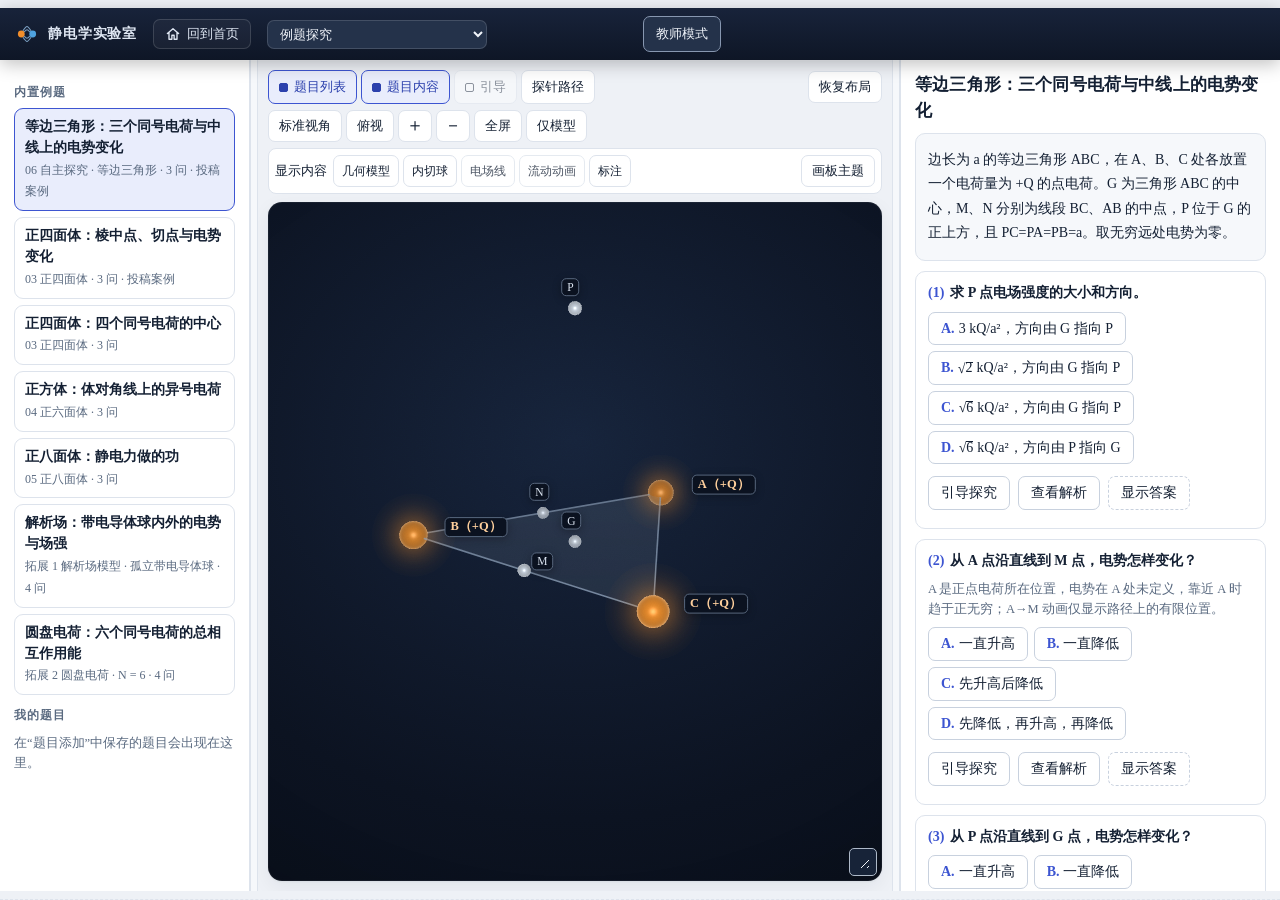
==== commit 92e73927: "Improve guided learning, validate authored problems and simplify responsive views" ====
--- a/examples.html
+++ b/examples.html
@@ -29,9 +29,9 @@
     <aside class="ex-left">
       <div class="ex-only-s">
         <div id="exList" class="ex-list"></div>
-        <div class="btns"><button type="button" class="btn" id="btnNew">新建题目</button><button type="button" class="btn" id="btnEdit">改编此题</button></div>
+        <div class="ex-author-tools"><div class="btns"><button type="button" class="btn" id="btnNew">新建题目</button><button type="button" class="btn" id="btnEdit">改编此题</button></div>
         <div class="btns"><button type="button" class="btn mini" id="btnImport">导入题目</button><button type="button" class="btn mini" id="btnDel">删除此题</button></div>
-        <input type="file" id="importFile" accept=".json,application/json" hidden>
+        <input type="file" id="importFile" accept=".json,application/json" hidden></div>
       </div>
       <div class="ex-only-t"><ol id="tSteps" class="stepper"></ol><div id="tAssist" class="t-assist"></div></div>
     </aside>
@@ -41,15 +41,16 @@
         <div class="grain" aria-hidden="true"></div>
         <div id="labels" class="labels" aria-hidden="true"></div>
         <div class="tools" role="toolbar" aria-label="视图工具">
-          <button type="button" id="btnHome" title="恢复标准视角" aria-label="恢复标准视角">⌂</button>
-          <button type="button" id="btnTop" title="切换到俯视" aria-label="切换到俯视">⊤</button>
+          <button type="button" id="btnHome" title="恢复标准视角" aria-label="恢复标准视角">标准视角</button>
+          <button type="button" id="btnTop" title="切换到俯视" aria-label="切换到俯视">俯视</button>
           <button type="button" id="btnZin" title="放大画板" aria-label="放大画板">＋</button>
           <button type="button" id="btnZout" title="缩小画板" aria-label="缩小画板">－</button>
-          <button type="button" id="btnFull" title="切换全屏" aria-label="切换全屏">⛶</button>
+          <button type="button" id="btnFull" title="切换全屏" aria-label="切换全屏">全屏</button>
         </div>
-        <div class="stagebar"><div class="sb-mid"><span>显示内容</span></div><div class="sb-layers" id="sbLayers"></div><button type="button" id="btnTheme" class="theme-toggle" title="切换画板主题" aria-label="切换画板主题">◐</button></div>
+        <div class="stagebar"><div class="sb-mid"><span>显示内容</span></div><div class="sb-layers" id="sbLayers"></div><button type="button" id="btnTheme" class="theme-toggle" title="切换画板主题" aria-label="切换画板主题">画板主题</button></div>
       </div>
-      <div class="caption" id="caption" aria-live="polite" hidden></div>
+      <div class="caption" id="caption" hidden></div>
+      <div class="sr" id="guideStatus" role="status" aria-live="polite" aria-atomic="true"></div>
       <div id="elementStyle" class="element-style glass" hidden></div>
     </main>
     <aside class="ex-right">
--- a/css/examples.css
+++ b/css/examples.css
@@ -135,3 +135,50 @@
 }
 
 .model-corner::after, .guide-corner::after { content: ""; width: 12px; height: 12px; background: repeating-linear-gradient(135deg, transparent 0 3px, currentColor 3px 4px); clip-path: polygon(100% 0, 100% 100%, 0 100%); }
+
+@media (min-width: 721px) and (max-width: 1100px) {
+ body.ex .ex-work.guide-active { overflow: auto; grid-template-rows: minmax(0, 1fr); }
+ body.ex .ex-work.guide-active.left-off:not(.right-off) { grid-template-columns: minmax(0, 1fr) minmax(250px, 34%); }
+ body.ex .ex-work.guide-active > .ex-right { grid-column: auto; max-height: none; min-width: 0; }
+ body.ex .ex-work.guide-active > .view.has-guide { min-height: 540px; }
+ body.ex .ex-work.guide-active > .view.has-guide[data-guide-dock=bottom],
+ body.ex .ex-work.guide-active > .view.has-guide[data-guide-dock=top] { min-height: 800px; grid-template-rows: var(--ex-toolbar-height, 140px) minmax(280px, 1fr) minmax(320px, var(--guide-extent, 380px)); }
+ body.ex .ex-work.guide-active > .view.has-guide[data-guide-dock=top] { grid-template-rows: var(--ex-toolbar-height, 140px) minmax(320px, var(--guide-extent, 380px)) minmax(280px, 1fr); }
+ body.ex .ex-work.guide-active > .view.has-guide > #caption { min-height: 300px; }
+ body.ex .ex-work.guide-active .guide-body { min-height: 180px; }
+ body.ex .ex-work.guide-active > .view.has-guide:fullscreen { min-height: 100vh; overflow: auto; }
+}
+
+/* Student work stays separate from the optional authoring controls. */
+body.ex:not(.teacher-enabled) .ex-author-tools,
+body.ex:not(.teacher-enabled) .ex-author-only { display: none; }
+body.ex #exTeacherMode { flex: none; min-height: 36px; padding: 6px 12px; border: 1px solid #8797b0; border-radius: 7px; background: #24324a; color: #f1f5fb; font: inherit; font-size: 13px; }
+.ex-mobile-tabs { display: none; }
+.ex .exp-step { border: 1px solid var(--line); border-radius: 7px; margin: 8px 0; padding: 0 10px; }
+.ex .exp-step summary { padding: 10px 0; cursor: pointer; font-weight: 600; line-height: 1.45; }
+.ex .exp-step > :last-child { margin-bottom: 10px; }
+.ex .prediction-hint { padding: 10px 12px; color: #f8e8ae; background: #3d351e; border-left: 3px solid #d8ac47; border-radius: 5px; line-height: 1.6; }
+.ex .caption[data-theme=light] .prediction-hint { color: #654400; background: #fff5d7; border-color: #a87a00; }
+.ex .cap-curve-wrap { height: 160px; flex: none; }
+@media (max-width: 720px) {
+ body.ex .appbar .exp { order: 2; flex: 1 1 100%; }
+ body.ex #exTeacherMode { order: 1; margin-left: auto; }
+ body.ex .ex-mobile-tabs { display: flex; position: sticky; top: 0; z-index: 25; gap: 6px; flex-wrap: wrap; padding: 8px; border-bottom: 1px solid var(--line); background: var(--surface); }
+ body.ex .ex-mobile-tabs button { flex: 1; min-height: 44px; border: 1px solid var(--line); border-radius: 7px; padding: 8px; color: var(--ink); background: var(--surface); font: inherit; font-size: 14px; }
+ body.ex .ex-mobile-tabs [aria-current=page], body.ex .ex-mobile-tabs [aria-expanded=true] { border-color: var(--accent); background: var(--accent-soft); color: var(--accent-2); }
+ body.ex .ex-work > .ex-left { flex: none; max-height: 45vh; overflow: auto; border-bottom: 1px solid var(--line); }
+ body.ex .ex-work > .ex-right { flex: none; max-height: none; width: 100%; box-sizing: border-box; }
+ body.ex .ex-work.mobile-questions > .view { display: none; }
+ body.ex .ex-work > .view { min-height: 650px; height: calc(100svh - 170px); padding: 8px; }
+ body.ex .ex-work > .view.has-guide[data-guide-dock] { min-height: 900px; height: calc(100svh - 170px); grid-template-rows: var(--ex-toolbar-height, 180px) minmax(320px, 1fr) minmax(320px, var(--guide-extent, 380px)); }
+ body.ex .ex-work > .view.guide-collapsed[data-guide-dock], body.ex .ex-work > .view.model-only[data-guide-dock] { min-height: 650px; grid-template-rows: var(--ex-toolbar-height, 180px) minmax(320px, 1fr); }
+ body.ex #exToggleLeft, body.ex #exToggleRight { display: none; }
+ body.ex .btn, body.ex .btn.mini, body.ex .ex-item, body.ex .guide-grip button, body.ex .caption .btn, body.ex #exTeacherMode { min-height: 44px; }
+ body.ex .ex-left .btns { flex-wrap: wrap; }
+ body.ex .ex-left .btns > .btn { flex: 1 1 130px; white-space: normal; }
+ body.ex select, body.ex input:not([type=checkbox]):not([type=range]):not([type=color]) { min-height: 44px; }
+ body.ex .guide-grip { min-height: 44px; }
+ body.ex .exp-step summary { min-height: 44px; box-sizing: border-box; }
+ body.ex .view:fullscreen { height: 100svh; overflow: auto; }
+ body.ex .ex-work > .view.has-guide[data-guide-dock]:fullscreen { min-height: 100svh; height: 100svh; grid-template-rows: var(--ex-toolbar-height, 180px) minmax(180px, 1fr) minmax(260px, 40svh); overflow: auto; }
+}
--- a/css/ex-probe.css
+++ b/css/ex-probe.css
@@ -41,3 +41,26 @@
 .ex-route-dialog .route-check { display: flex; align-items: center; gap: 8px; margin: 12px 0; }
 .ex-route-dialog .note { line-height: 1.5; color: var(--muted); font-size: 12px; }
 @media (max-width: 480px) { .ex-route-dialog .route-row { flex-direction: column; gap: 0; } .ex-route-dialog .route-field { grid-template-columns: 90px minmax(0, 1fr); } }
+
+.ex-view-tools button, .ex-display-tools #btnTheme, .ex-panel-tools #exResetPanels { width: auto; padding: 6px 10px; font-size: 13px; }
+.ex-view-tools #btnZin, .ex-view-tools #btnZout { width: 34px; padding: 4px; font-size: 18px; }
+@media (max-width: 720px) {
+ body.ex .ex-layout-tools button, body.ex .ex-panel-tools #exToggleGuide, body.ex .ex-panel-tools #exProbeRoute, body.ex .ex-display-tools .sb-layers button, body.ex .ex-route-controls button { min-height: 44px; min-width: 44px; }
+ body.ex .ex-layout-tools { gap: 8px; }
+ body.ex .ex-display-tools .sb-mid { display: none; }
+ body.ex .ex-display-tools .sb-layers { display: flex; }
+ body.ex .ex-layout-spacer { display: none; }
+}
+
+#exMobileTools { display: none; }
+@media (max-width: 720px) {
+ body.ex #exMobileTools { display: inline-grid; width: auto; padding: 6px 10px; font-size: 13px; }
+ body.ex .view:not(.mobile-tools-open) .ex-view-tools,
+ body.ex .view:not(.mobile-tools-open) .ex-display-tools,
+ body.ex .view:not(.mobile-tools-open) #exResetPanels { display: none; }
+}
+
+@media (max-width: 720px) {
+ body.ex .ex-work > .view.has-guide:not(.guide-collapsed):not(.model-only)[data-guide-dock] { min-height: 0; height: auto; grid-template-rows: var(--ex-toolbar-height, 44px) var(--mobile-model-height, 320px) minmax(380px, var(--guide-extent, 380px)); }
+ body.ex .ex-work > .view.has-guide:fullscreen:not(.guide-collapsed):not(.model-only) { height: 100svh; overflow: auto; }
+}
